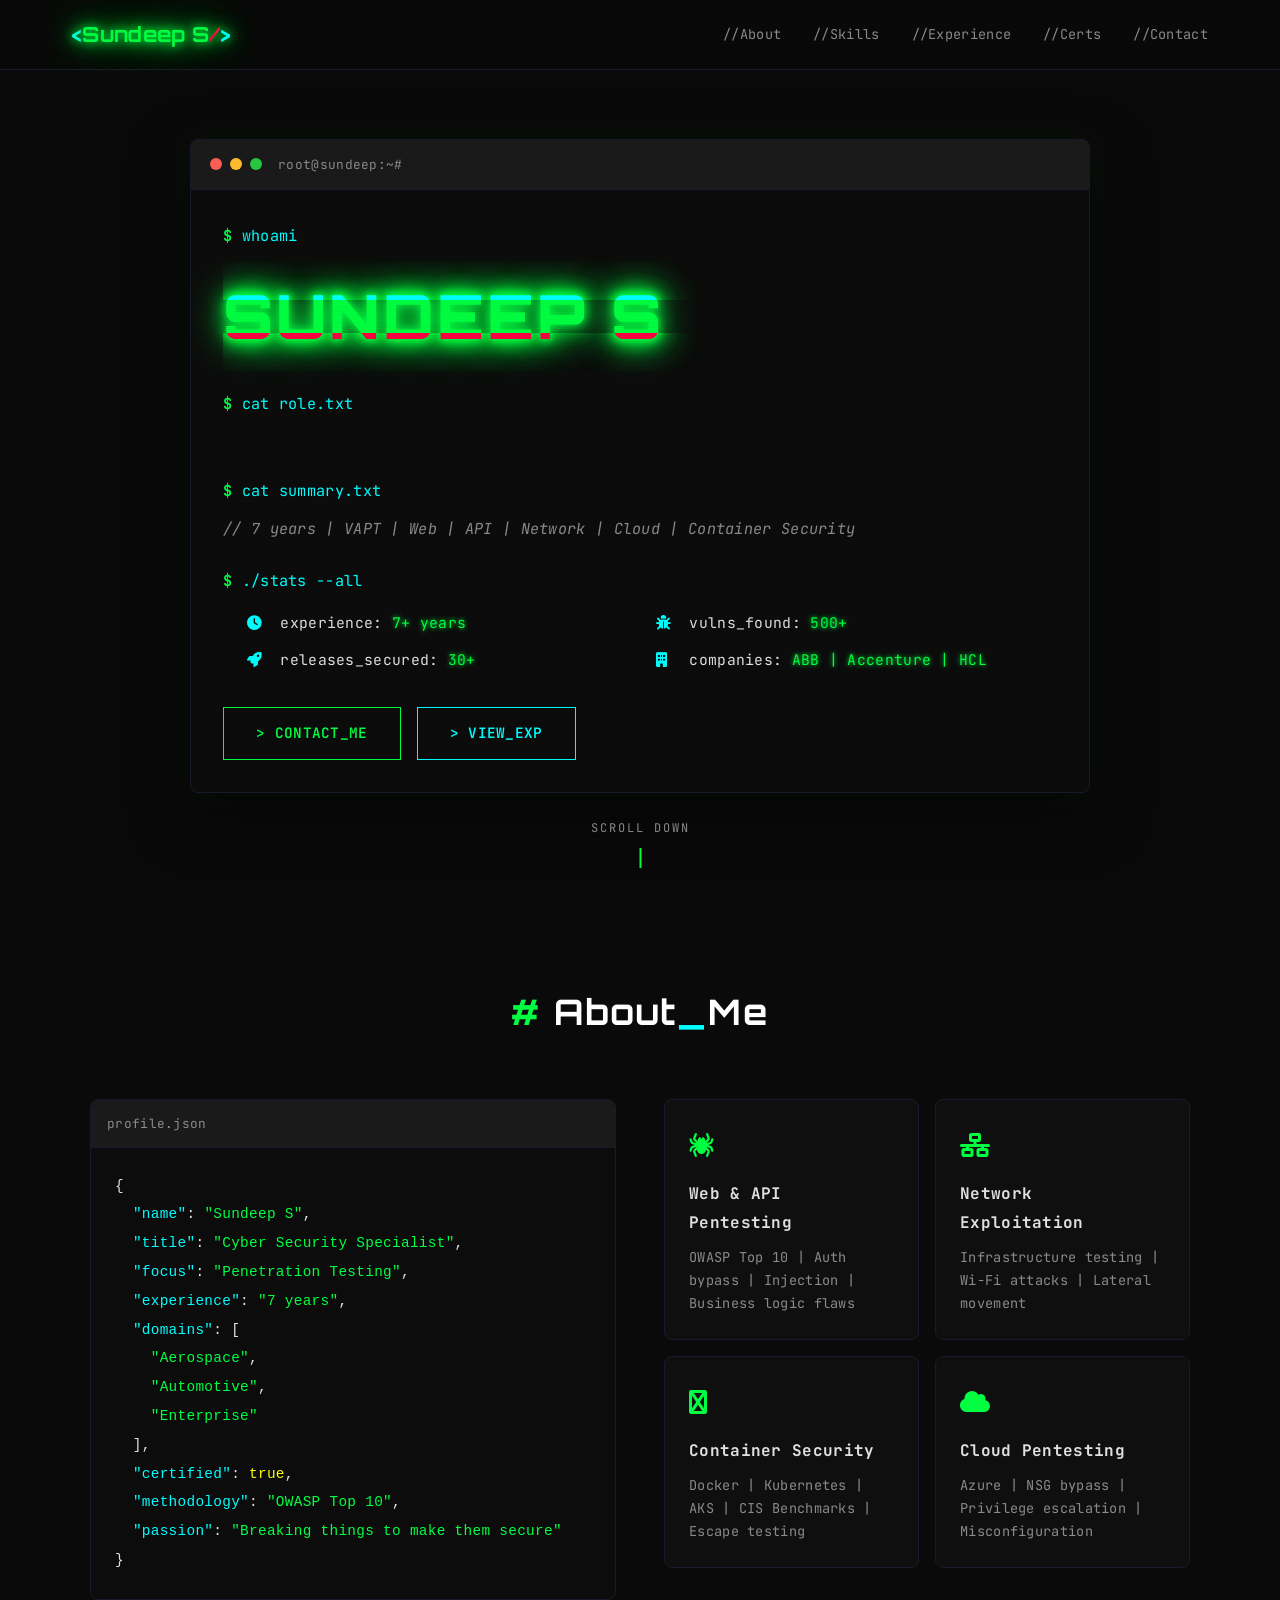
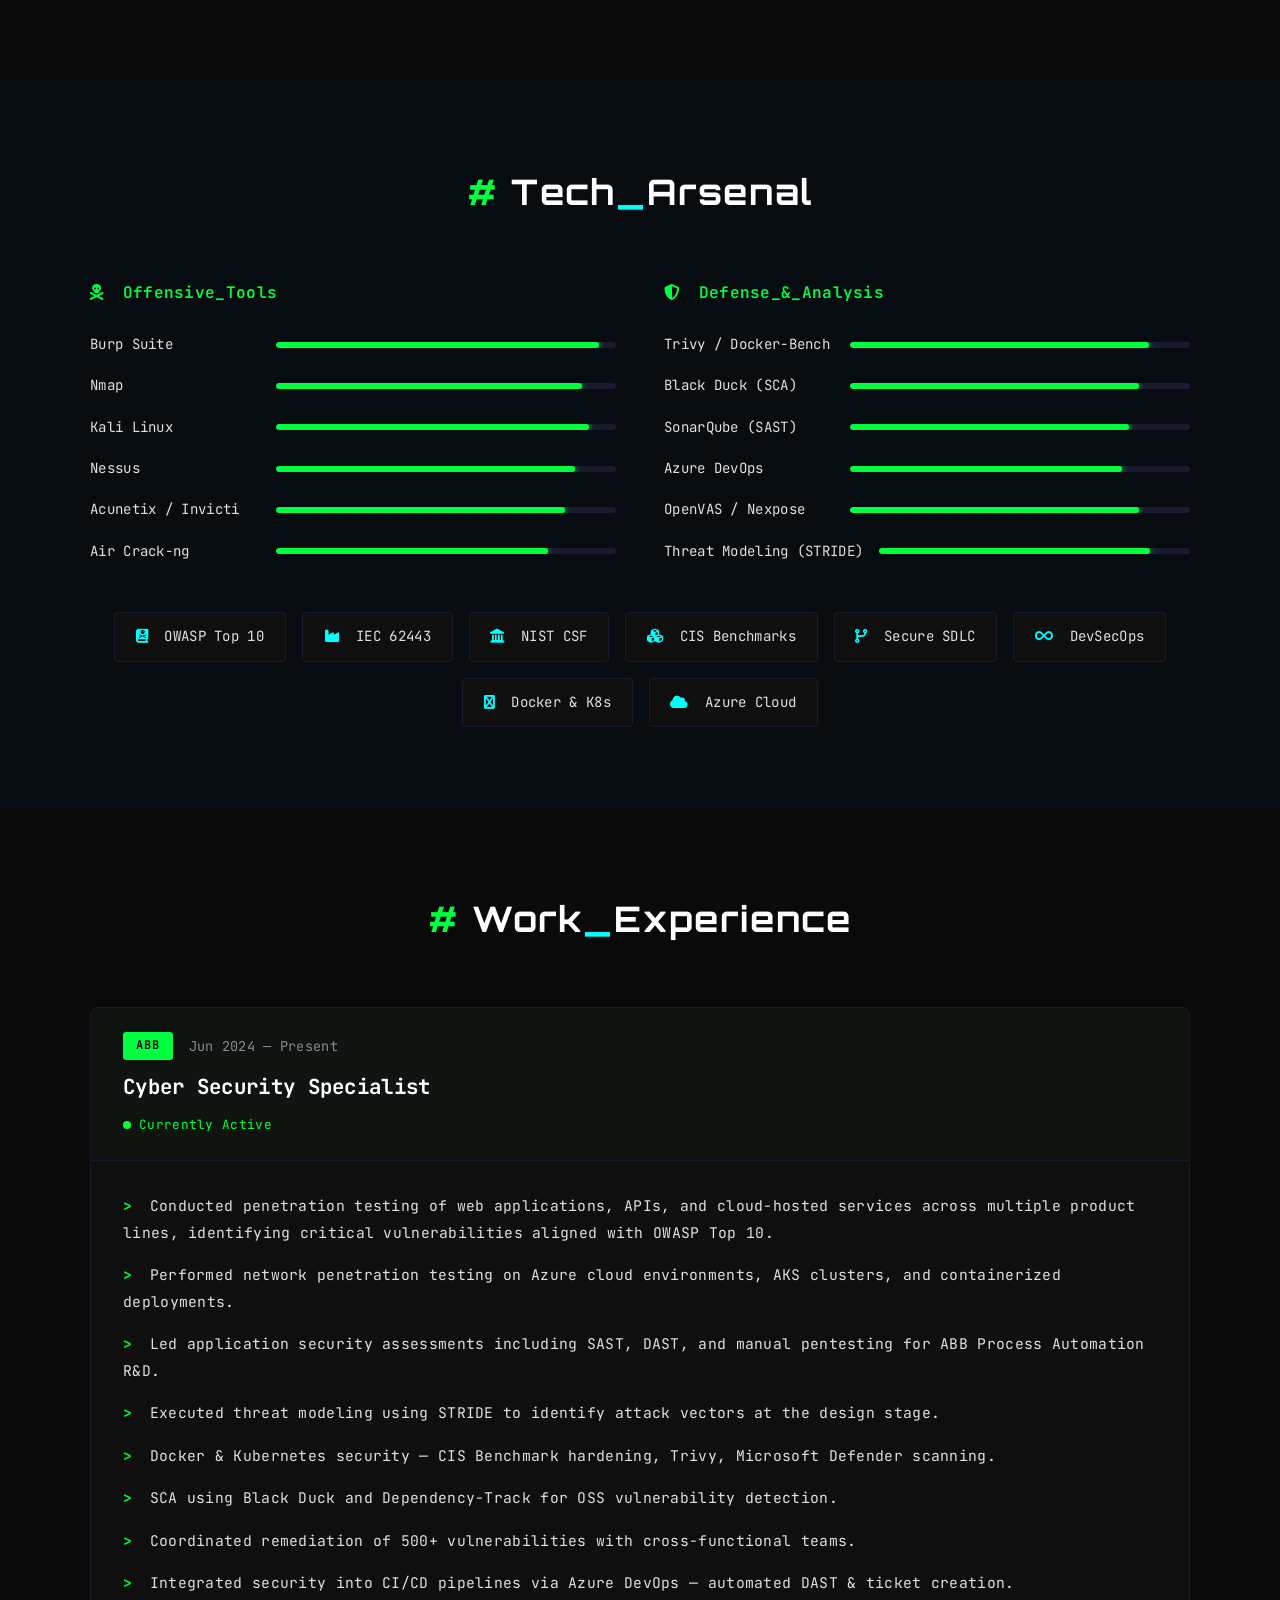
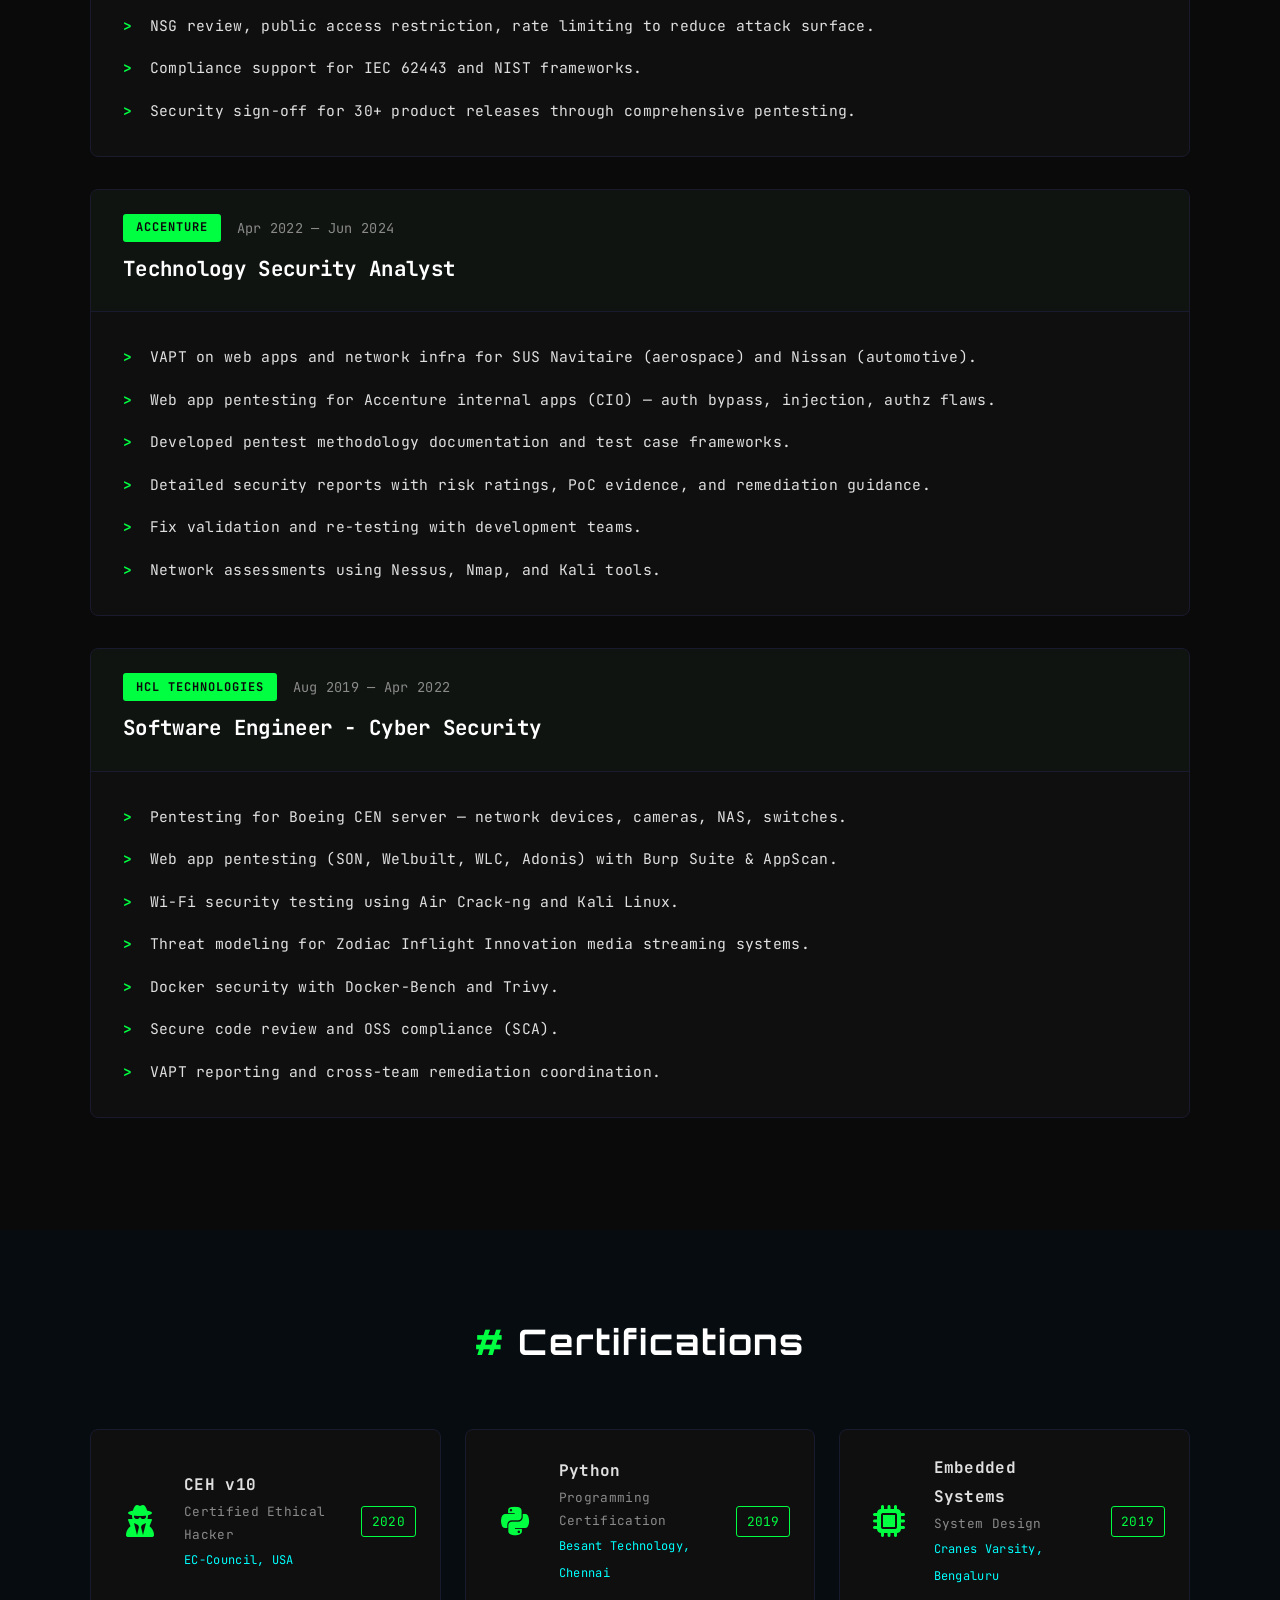
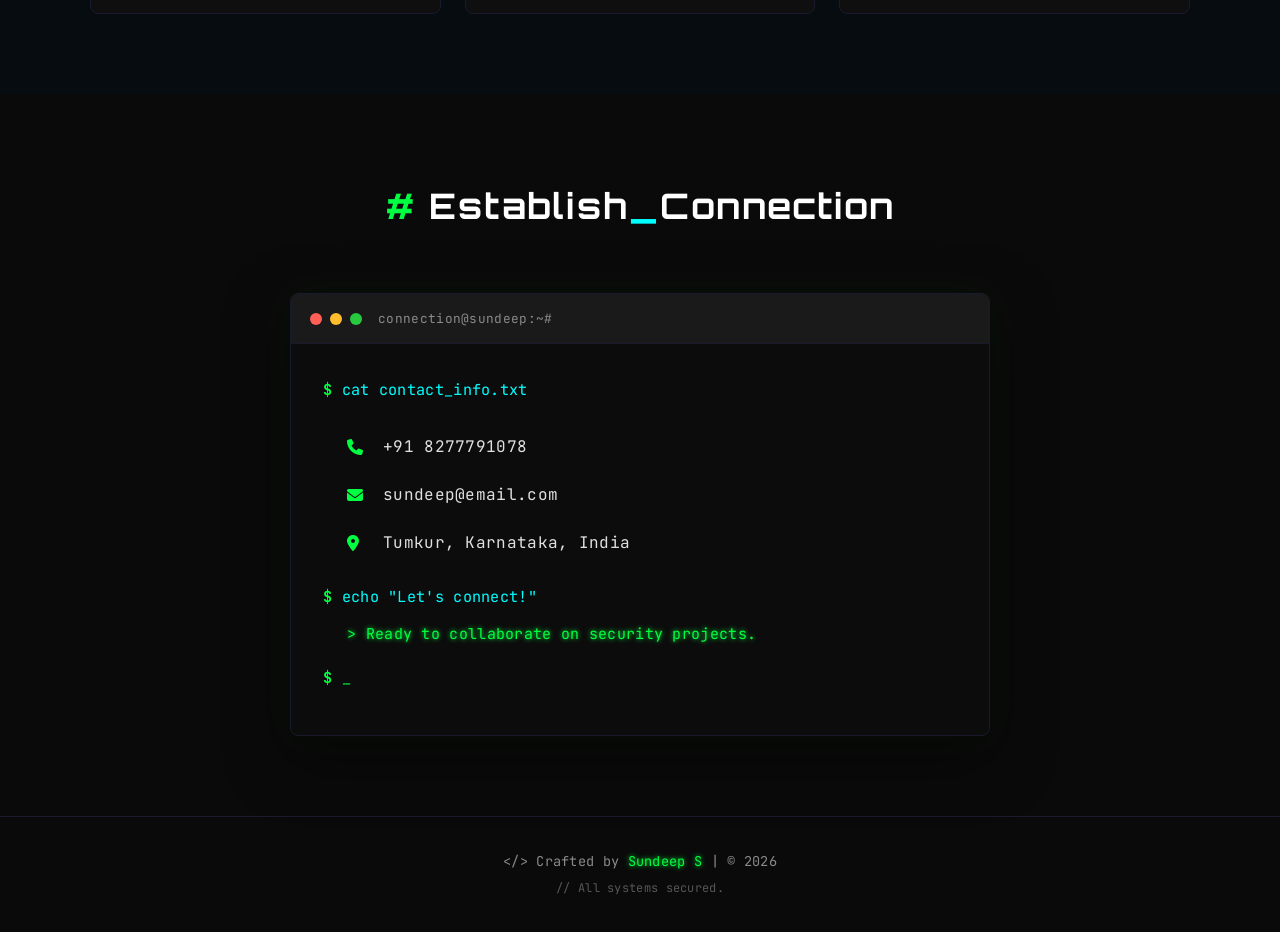
==== index.html @ 9a9a623f "Add files via upload" ====
<!DOCTYPE html>
<html lang="en">
<head>
    <meta charset="UTF-8">
    <meta name="viewport" content="width=device-width, initial-scale=1.0">
    <title>Sundeep // Cyber Security Specialist</title>
    <link rel="stylesheet" href="style.css">
    <link href="https://fonts.googleapis.com/css2?family=JetBrains+Mono:wght@300;400;500;600;700;800&family=Orbitron:wght@400;500;600;700;800;900&display=swap" rel="stylesheet">
    <link rel="stylesheet" href="https://cdnjs.cloudflare.com/ajax/libs/font-awesome/6.5.0/css/all.min.css">
</head>
<body>
    <!-- Matrix Rain Canvas -->
    <canvas id="matrix"></canvas>

    <!-- Scan Line Overlay -->
    <div class="scanline"></div>

    <!-- Loading Screen -->
    <div class="loader" id="loader">
        <div class="loader-content">
            <div class="loader-text">
                <span class="loader-bracket">[</span>
                <span id="loaderText">INITIALIZING SYSTEM...</span>
                <span class="loader-bracket">]</span>
            </div>
            <div class="loader-bar">
                <div class="loader-progress" id="loaderProgress"></div>
            </div>
        </div>
    </div>

    <!-- Navigation -->
    <nav class="navbar" id="navbar">
        <div class="nav-container">
            <a href="#" class="nav-logo">
                <span class="logo-bracket">&lt;</span>Sundeep S<span class="logo-slash">/</span><span class="logo-bracket">&gt;</span>
            </a>
            <ul class="nav-links">
                <li><a href="#about" data-text="About">//About</a></li>
                <li><a href="#skills" data-text="Skills">//Skills</a></li>
                <li><a href="#experience" data-text="Exp">//Experience</a></li>
                <li><a href="#certs" data-text="Certs">//Certs</a></li>
                <li><a href="#contact" data-text="Contact">//Contact</a></li>
            </ul>
            <div class="nav-toggle" id="navToggle">
                <span></span><span></span><span></span>
            </div>
        </div>
    </nav>

    <!-- Hero Section -->
    <section class="hero" id="hero">
        <div class="hero-content">
            <div class="terminal-window">
                <div class="terminal-header">
                    <div class="terminal-dots">
                        <span class="dot red"></span>
                        <span class="dot yellow"></span>
                        <span class="dot green"></span>
                    </div>
                    <span class="terminal-title">root@sundeep:~#</span>
                </div>
                <div class="terminal-body">
                    <p class="terminal-line"><span class="prompt">$</span> <span class="cmd">whoami</span></p>
                    <h1 class="glitch" data-text="SUNDEEP S">SUNDEEP S</h1>
                    <p class="terminal-line"><span class="prompt">$</span> <span class="cmd">cat role.txt</span></p>
                    <h2 class="typing-text" id="typingText"></h2>
                    <p class="terminal-line"><span class="prompt">$</span> <span class="cmd">cat summary.txt</span></p>
                    <p class="hero-desc">
                        <span class="code-comment">// 7 years | VAPT | Web | API | Network | Cloud | Container Security</span>
                    </p>
                    <div class="hero-stats-terminal">
                        <p class="terminal-line">
                            <span class="prompt">$</span> <span class="cmd">./stats --all</span>
                        </p>
                        <div class="stats-output">
                            <span class="stat-item"><i class="fas fa-clock"></i> experience: <span class="neon-green">7+ years</span></span>
                            <span class="stat-item"><i class="fas fa-bug"></i> vulns_found: <span class="neon-green">500+</span></span>
                            <span class="stat-item"><i class="fas fa-rocket"></i> releases_secured: <span class="neon-green">30+</span></span>
                            <span class="stat-item"><i class="fas fa-building"></i> companies: <span class="neon-green">ABB | Accenture | HCL</span></span>
                        </div>
                    </div>
                    <div class="hero-buttons">
                        <a href="#contact" class="btn-hack"><span class="btn-text">&gt; CONTACT_ME</span><span class="btn-glitch"></span></a>
                        <a href="#experience" class="btn-hack btn-outline"><span class="btn-text">&gt; VIEW_EXP</span></a>
                    </div>
                </div>
            </div>
        </div>
        <div class="scroll-indicator">
            <span>SCROLL DOWN</span>
            <div class="scroll-arrow"></div>
        </div>
    </section>

    <!-- About Section -->
    <section class="section" id="about">
        <div class="container">
            <h2 class="section-title"><span class="hash">#</span> About<span class="underscore">_</span>Me</h2>
            <div class="about-grid">
                <div class="about-text-block">
                    <div class="code-block">
                        <div class="code-header">
                            <span class="code-file">profile.json</span>
                        </div>
                        <pre class="code-content"><code>{
  <span class="key">"name"</span>: <span class="value">"Sundeep S"</span>,
  <span class="key">"title"</span>: <span class="value">"Cyber Security Specialist"</span>,
  <span class="key">"focus"</span>: <span class="value">"Penetration Testing"</span>,
  <span class="key">"experience"</span>: <span class="value">"7 years"</span>,
  <span class="key">"domains"</span>: [
    <span class="value">"Aerospace"</span>,
    <span class="value">"Automotive"</span>,
    <span class="value">"Enterprise"</span>
  ],
  <span class="key">"certified"</span>: <span class="bool">true</span>,
  <span class="key">"methodology"</span>: <span class="value">"OWASP Top 10"</span>,
  <span class="key">"passion"</span>: <span class="value">"Breaking things to make them secure"</span>
}</code></pre>
                    </div>
                </div>
                <div class="about-cards">
                    <div class="hack-card" data-aos="fade-up">
                        <div class="hack-card-icon"><i class="fas fa-spider"></i></div>
                        <h4>Web & API Pentesting</h4>
                        <p>OWASP Top 10 | Auth bypass | Injection | Business logic flaws</p>
                    </div>
                    <div class="hack-card" data-aos="fade-up">
                        <div class="hack-card-icon"><i class="fas fa-network-wired"></i></div>
                        <h4>Network Exploitation</h4>
                        <p>Infrastructure testing | Wi-Fi attacks | Lateral movement</p>
                    </div>
                    <div class="hack-card" data-aos="fade-up">
                        <div class="hack-card-icon"><i class="fas fa-docker"></i></div>
                        <h4>Container Security</h4>
                        <p>Docker | Kubernetes | AKS | CIS Benchmarks | Escape testing</p>
                    </div>
                    <div class="hack-card" data-aos="fade-up">
                        <div class="hack-card-icon"><i class="fas fa-cloud"></i></div>
                        <h4>Cloud Pentesting</h4>
                        <p>Azure | NSG bypass | Privilege escalation | Misconfiguration</p>
                    </div>
                </div>
            </div>
        </div>
    </section>

    <!-- Skills Section -->
    <section class="section section-alt" id="skills">
        <div class="container">
            <h2 class="section-title"><span class="hash">#</span> Tech<span class="underscore">_</span>Arsenal</h2>
            <div class="skills-terminal">
                <div class="skill-group">
                    <h3 class="skill-header"><i class="fas fa-skull-crossbones"></i> Offensive_Tools</h3>
                    <div class="skill-bars">
                        <div class="skill-item">
                            <span class="skill-name">Burp Suite</span>
                            <div class="skill-bar"><div class="skill-fill" data-width="95"></div></div>
                        </div>
                        <div class="skill-item">
                            <span class="skill-name">Nmap</span>
                            <div class="skill-bar"><div class="skill-fill" data-width="90"></div></div>
                        </div>
                        <div class="skill-item">
                            <span class="skill-name">Kali Linux</span>
                            <div class="skill-bar"><div class="skill-fill" data-width="92"></div></div>
                        </div>
                        <div class="skill-item">
                            <span class="skill-name">Nessus</span>
                            <div class="skill-bar"><div class="skill-fill" data-width="88"></div></div>
                        </div>
                        <div class="skill-item">
                            <span class="skill-name">Acunetix / Invicti</span>
                            <div class="skill-bar"><div class="skill-fill" data-width="85"></div></div>
                        </div>
                        <div class="skill-item">
                            <span class="skill-name">Air Crack-ng</span>
                            <div class="skill-bar"><div class="skill-fill" data-width="80"></div></div>
                        </div>
                    </div>
                </div>
                <div class="skill-group">
                    <h3 class="skill-header"><i class="fas fa-shield-halved"></i> Defense_&_Analysis</h3>
                    <div class="skill-bars">
                        <div class="skill-item">
                            <span class="skill-name">Trivy / Docker-Bench</span>
                            <div class="skill-bar"><div class="skill-fill" data-width="88"></div></div>
                        </div>
                        <div class="skill-item">
                            <span class="skill-name">Black Duck (SCA)</span>
                            <div class="skill-bar"><div class="skill-fill" data-width="85"></div></div>
                        </div>
                        <div class="skill-item">
                            <span class="skill-name">SonarQube (SAST)</span>
                            <div class="skill-bar"><div class="skill-fill" data-width="82"></div></div>
                        </div>
                        <div class="skill-item">
                            <span class="skill-name">Azure DevOps</span>
                            <div class="skill-bar"><div class="skill-fill" data-width="80"></div></div>
                        </div>
                        <div class="skill-item">
                            <span class="skill-name">OpenVAS / Nexpose</span>
                            <div class="skill-bar"><div class="skill-fill" data-width="85"></div></div>
                        </div>
                        <div class="skill-item">
                            <span class="skill-name">Threat Modeling (STRIDE)</span>
                            <div class="skill-bar"><div class="skill-fill" data-width="87"></div></div>
                        </div>
                    </div>
                </div>
            </div>
            <div class="frameworks-grid">
                <div class="framework-chip"><i class="fas fa-book-skull"></i> OWASP Top 10</div>
                <div class="framework-chip"><i class="fas fa-industry"></i> IEC 62443</div>
                <div class="framework-chip"><i class="fas fa-landmark"></i> NIST CSF</div>
                <div class="framework-chip"><i class="fas fa-cubes"></i> CIS Benchmarks</div>
                <div class="framework-chip"><i class="fas fa-code-branch"></i> Secure SDLC</div>
                <div class="framework-chip"><i class="fas fa-infinity"></i> DevSecOps</div>
                <div class="framework-chip"><i class="fas fa-docker"></i> Docker & K8s</div>
                <div class="framework-chip"><i class="fas fa-cloud"></i> Azure Cloud</div>
            </div>
        </div>
    </section>

    <!-- Experience Section -->
    <section class="section" id="experience">
        <div class="container">
            <h2 class="section-title"><span class="hash">#</span> Work<span class="underscore">_</span>Experience</h2>
            
            <!-- ABB -->
            <div class="exp-card">
                <div class="exp-header">
                    <div class="exp-meta">
                        <span class="exp-company-tag">ABB</span>
                        <span class="exp-date">Jun 2024 &mdash; Present</span>
                    </div>
                    <h3 class="exp-role">Cyber Security Specialist</h3>
                    <div class="exp-status"><span class="status-dot active"></span> Currently Active</div>
                </div>
                <div class="exp-body">
                    <ul class="exp-list">
                        <li><span class="bullet">&gt;</span> Conducted penetration testing of web applications, APIs, and cloud-hosted services across multiple product lines, identifying critical vulnerabilities aligned with OWASP Top 10.</li>
                        <li><span class="bullet">&gt;</span> Performed network penetration testing on Azure cloud environments, AKS clusters, and containerized deployments.</li>
                        <li><span class="bullet">&gt;</span> Led application security assessments including SAST, DAST, and manual pentesting for ABB Process Automation R&D.</li>
                        <li><span class="bullet">&gt;</span> Executed threat modeling using STRIDE to identify attack vectors at the design stage.</li>
                        <li><span class="bullet">&gt;</span> Docker & Kubernetes security — CIS Benchmark hardening, Trivy, Microsoft Defender scanning.</li>
                        <li><span class="bullet">&gt;</span> SCA using Black Duck and Dependency-Track for OSS vulnerability detection.</li>
                        <li><span class="bullet">&gt;</span> Coordinated remediation of 500+ vulnerabilities with cross-functional teams.</li>
                        <li><span class="bullet">&gt;</span> Integrated security into CI/CD pipelines via Azure DevOps — automated DAST & ticket creation.</li>
                        <li><span class="bullet">&gt;</span> NSG review, public access restriction, rate limiting to reduce attack surface.</li>
                        <li><span class="bullet">&gt;</span> Compliance support for IEC 62443 and NIST frameworks.</li>
                        <li><span class="bullet">&gt;</span> Security sign-off for 30+ product releases through comprehensive pentesting.</li>
                    </ul>
                </div>
            </div>

            <!-- Accenture -->
            <div class="exp-card">
                <div class="exp-header">
                    <div class="exp-meta">
                        <span class="exp-company-tag">ACCENTURE</span>
                        <span class="exp-date">Apr 2022 &mdash; Jun 2024</span>
                    </div>
                    <h3 class="exp-role">Technology Security Analyst</h3>
                </div>
                <div class="exp-body">
                    <ul class="exp-list">
                        <li><span class="bullet">&gt;</span> VAPT on web apps and network infra for SUS Navitaire (aerospace) and Nissan (automotive).</li>
                        <li><span class="bullet">&gt;</span> Web app pentesting for Accenture internal apps (CIO) — auth bypass, injection, authz flaws.</li>
                        <li><span class="bullet">&gt;</span> Developed pentest methodology documentation and test case frameworks.</li>
                        <li><span class="bullet">&gt;</span> Detailed security reports with risk ratings, PoC evidence, and remediation guidance.</li>
                        <li><span class="bullet">&gt;</span> Fix validation and re-testing with development teams.</li>
                        <li><span class="bullet">&gt;</span> Network assessments using Nessus, Nmap, and Kali tools.</li>
                    </ul>
                </div>
            </div>

            <!-- HCL -->
            <div class="exp-card">
                <div class="exp-header">
                    <div class="exp-meta">
                        <span class="exp-company-tag">HCL TECHNOLOGIES</span>
                        <span class="exp-date">Aug 2019 &mdash; Apr 2022</span>
                    </div>
                    <h3 class="exp-role">Software Engineer - Cyber Security</h3>
                </div>
                <div class="exp-body">
                    <ul class="exp-list">
                        <li><span class="bullet">&gt;</span> Pentesting for Boeing CEN server — network devices, cameras, NAS, switches.</li>
                        <li><span class="bullet">&gt;</span> Web app pentesting (SON, Welbuilt, WLC, Adonis) with Burp Suite & AppScan.</li>
                        <li><span class="bullet">&gt;</span> Wi-Fi security testing using Air Crack-ng and Kali Linux.</li>
                        <li><span class="bullet">&gt;</span> Threat modeling for Zodiac Inflight Innovation media streaming systems.</li>
                        <li><span class="bullet">&gt;</span> Docker security with Docker-Bench and Trivy.</li>
                        <li><span class="bullet">&gt;</span> Secure code review and OSS compliance (SCA).</li>
                        <li><span class="bullet">&gt;</span> VAPT reporting and cross-team remediation coordination.</li>
                    </ul>
                </div>
            </div>
        </div>
    </section>

    <!-- Certifications -->
    <section class="section section-alt" id="certs">
        <div class="container">
            <h2 class="section-title"><span class="hash">#</span> Certifications</h2>
            <div class="cert-grid">
                <div class="cert-badge">
                    <div class="badge-icon"><i class="fas fa-user-secret"></i></div>
                    <div class="badge-info">
                        <h4>CEH v10</h4>
                        <p>Certified Ethical Hacker</p>
                        <span class="badge-issuer">EC-Council, USA</span>
                    </div>
                    <div class="badge-year">2020</div>
                </div>
                <div class="cert-badge">
                    <div class="badge-icon"><i class="fab fa-python"></i></div>
                    <div class="badge-info">
                        <h4>Python</h4>
                        <p>Programming Certification</p>
                        <span class="badge-issuer">Besant Technology, Chennai</span>
                    </div>
                    <div class="badge-year">2019</div>
                </div>
                <div class="cert-badge">
                    <div class="badge-icon"><i class="fas fa-microchip"></i></div>
                    <div class="badge-info">
                        <h4>Embedded Systems</h4>
                        <p>System Design</p>
                        <span class="badge-issuer">Cranes Varsity, Bengaluru</span>
                    </div>
                    <div class="badge-year">2019</div>
                </div>
            </div>
        </div>
    </section>

    <!-- Contact -->
    <section class="section" id="contact">
        <div class="container">
            <h2 class="section-title"><span class="hash">#</span> Establish<span class="underscore">_</span>Connection</h2>
            <div class="contact-terminal">
                <div class="terminal-window contact-window">
                    <div class="terminal-header">
                        <div class="terminal-dots">
                            <span class="dot red"></span>
                            <span class="dot yellow"></span>
                            <span class="dot green"></span>
                        </div>
                        <span class="terminal-title">connection@sundeep:~#</span>
                    </div>
                    <div class="terminal-body">
                        <p class="terminal-line"><span class="prompt">$</span> <span class="cmd">cat contact_info.txt</span></p>
                        <div class="contact-info-grid">
                            <div class="contact-item">
                                <i class="fas fa-phone"></i>
                                <span>+91 8277791078</span>
                            </div>
                            <div class="contact-item">
                                <i class="fas fa-envelope"></i>
                                <span>sundeep@email.com</span>
                            </div>
                            <div class="contact-item">
                                <i class="fas fa-map-marker-alt"></i>
                                <span>Tumkur, Karnataka, India</span>
                            </div>
                        </div>
                        <p class="terminal-line"><span class="prompt">$</span> <span class="cmd">echo "Let's connect!"</span></p>
                        <p class="terminal-output neon-green">> Ready to collaborate on security projects.</p>
                        <p class="terminal-line"><span class="prompt">$</span> <span class="cursor-blink">_</span></p>
                    </div>
                </div>
            </div>
        </div>
    </section>

    <!-- Footer -->
    <footer class="footer">
        <div class="footer-content">
            <p class="footer-text">&lt;/&gt; Crafted by <span class="neon-green">Sundeep S</span> | &copy; 2026</p>
            <p class="footer-sub">// All systems secured.</p>
        </div>
    </footer>

    <script src="script.js"></script>
</body>
</html>
---- style.css ----
/* ========== HACKER THEME VARIABLES ========== */
:root {
    --bg-dark: #0a0a0a;
    --bg-card: #0f0f0f;
    --bg-alt: #060c10;
    --green: #00ff41;
    --green-dim: #00cc33;
    --green-dark: #003300;
    --cyan: #00ffff;
    --purple: #bf00ff;
    --red: #ff0040;
    --yellow: #ffff00;
    --text: #e0e0e0;
    --text-dim: #8a8a8a;
    --border: #1a1a2e;
    --terminal-bg: #0c0c0c;
    --glow-green: 0 0 10px #00ff41, 0 0 20px #00ff41, 0 0 40px #00ff41;
    --glow-cyan: 0 0 10px #00ffff, 0 0 20px #00ffff;
}

/* ========== RESET ========== */
* {
    margin: 0;
    padding: 0;
    box-sizing: border-box;
}

html {
    scroll-behavior: smooth;
}

body {
    font-family: 'JetBrains Mono', monospace;
    background: var(--bg-dark);
    color: var(--text);
    line-height: 1.8;
    overflow-x: hidden;
    cursor: default;
    font-size: 15px;
    letter-spacing: 0.3px;
}

::selection {
    background: var(--green);
    color: var(--bg-dark);
}

a {
    text-decoration: none;
    color: inherit;
}

/* ========== MATRIX CANVAS ========== */
#matrix {
    position: fixed;
    top: 0;
    left: 0;
    width: 100%;
    height: 100%;
    z-index: 0;
    opacity: 0.06;
    pointer-events: none;
}

/* ========== SCANLINE ========== */
.scanline {
    position: fixed;
    top: 0;
    left: 0;
    width: 100%;
    height: 100%;
    pointer-events: none;
    z-index: 9999;
    background: repeating-linear-gradient(
        0deg,
        rgba(0, 0, 0, 0.03) 0px,
        rgba(0, 0, 0, 0.03) 1px,
        transparent 1px,
        transparent 2px
    );
}

/* ========== LOADER ========== */
.loader {
    position: fixed;
    top: 0;
    left: 0;
    width: 100%;
    height: 100%;
    background: var(--bg-dark);
    z-index: 10000;
    display: flex;
    align-items: center;
    justify-content: center;
    transition: opacity 0.5s, visibility 0.5s;
}

.loader.hidden {
    opacity: 0;
    visibility: hidden;
}

.loader-content {
    text-align: center;
}

.loader-text {
    font-size: 1.2rem;
    color: var(--green);
    margin-bottom: 1.5rem;
    font-weight: 500;
}

.loader-bracket {
    color: var(--cyan);
}

.loader-bar {
    width: 300px;
    height: 4px;
    background: var(--border);
    border-radius: 2px;
    overflow: hidden;
}

.loader-progress {
    height: 100%;
    width: 0%;
    background: var(--green);
    box-shadow: var(--glow-green);
    transition: width 0.1s;
}

/* ========== NAVIGATION ========== */
.navbar {
    position: fixed;
    top: 0;
    width: 100%;
    z-index: 1000;
    background: rgba(10, 10, 10, 0.95);
    backdrop-filter: blur(10px);
    border-bottom: 1px solid var(--border);
    padding: 1rem 0;
}

.nav-container {
    max-width: 1200px;
    margin: 0 auto;
    padding: 0 2rem;
    display: flex;
    justify-content: space-between;
    align-items: center;
}

.nav-logo {
    font-family: 'Orbitron', sans-serif;
    font-size: 1.3rem;
    font-weight: 700;
    color: var(--green);
    text-shadow: var(--glow-green);
}

.logo-bracket {
    color: var(--cyan);
}

.logo-slash {
    color: var(--red);
}

.nav-links {
    display: flex;
    gap: 2rem;
    list-style: none;
}

.nav-links a {
    font-size: 0.85rem;
    color: var(--text-dim);
    transition: all 0.3s;
    position: relative;
}

.nav-links a:hover {
    color: var(--green);
    text-shadow: 0 0 8px var(--green);
}

.nav-toggle {
    display: none;
    flex-direction: column;
    gap: 5px;
    cursor: pointer;
}

.nav-toggle span {
    width: 25px;
    height: 2px;
    background: var(--green);
    transition: 0.3s;
}

/* ========== HERO ========== */
.hero {
    min-height: 100vh;
    display: flex;
    align-items: center;
    justify-content: center;
    padding: 6rem 2rem 4rem;
    position: relative;
    z-index: 1;
}

.hero-content {
    max-width: 900px;
    width: 100%;
}

.terminal-window {
    background: var(--terminal-bg);
    border: 1px solid #1a1a2e;
    border-radius: 8px;
    overflow: hidden;
    box-shadow: 0 20px 60px rgba(0, 0, 0, 0.5), 0 0 30px rgba(0, 255, 65, 0.05);
}

.terminal-header {
    background: #1a1a1a;
    padding: 0.8rem 1.2rem;
    display: flex;
    align-items: center;
    gap: 1rem;
    border-bottom: 1px solid var(--border);
}

.terminal-dots {
    display: flex;
    gap: 8px;
}

.dot {
    width: 12px;
    height: 12px;
    border-radius: 50%;
}

.dot.red { background: #ff5f56; }
.dot.yellow { background: #ffbd2e; }
.dot.green { background: #27c93f; }

.terminal-title {
    color: var(--text-dim);
    font-size: 0.8rem;
}

.terminal-body {
    padding: 2rem;
}

.terminal-line {
    margin-bottom: 0.7rem;
    font-size: 0.95rem;
    line-height: 1.8;
}

.prompt {
    color: var(--green);
    font-weight: 700;
}

.cmd {
    color: var(--cyan);
}

/* ========== GLITCH EFFECT ========== */
.glitch {
    font-family: 'Orbitron', sans-serif;
    font-size: 3.8rem;
    font-weight: 900;
    color: var(--green);
    text-shadow: var(--glow-green);
    position: relative;
    margin: 0.8rem 0 1.2rem;
    animation: glitch-skew 4s infinite linear alternate-reverse;
    letter-spacing: 3px;
}

.glitch::before,
.glitch::after {
    content: attr(data-text);
    position: absolute;
    top: 0;
    left: 0;
    width: 100%;
    height: 100%;
}

.glitch::before {
    color: var(--cyan);
    animation: glitch-1 2s infinite linear alternate-reverse;
    clip-path: polygon(0 0, 100% 0, 100% 35%, 0 35%);
}

.glitch::after {
    color: var(--red);
    animation: glitch-2 3s infinite linear alternate-reverse;
    clip-path: polygon(0 65%, 100% 65%, 100% 100%, 0 100%);
}

@keyframes glitch-1 {
    0%, 100% { transform: translate(0); }
    20% { transform: translate(-3px, 3px); }
    40% { transform: translate(3px, -3px); }
    60% { transform: translate(-2px, 1px); }
    80% { transform: translate(2px, -2px); }
}

@keyframes glitch-2 {
    0%, 100% { transform: translate(0); }
    20% { transform: translate(3px, -3px); }
    40% { transform: translate(-3px, 3px); }
    60% { transform: translate(2px, -1px); }
    80% { transform: translate(-2px, 2px); }
}

@keyframes glitch-skew {
    0%, 100% { transform: skew(0deg); }
    20% { transform: skew(-0.5deg); }
    40% { transform: skew(0.5deg); }
    60% { transform: skew(-0.3deg); }
    80% { transform: skew(0.3deg); }
}

/* Typing Text */
.typing-text {
    font-size: 1.3rem;
    color: var(--cyan);
    min-height: 2rem;
    margin-bottom: 1rem;
}

.hero-desc {
    margin-bottom: 1.5rem;
}

.code-comment {
    color: var(--text-dim);
    font-style: italic;
    font-size: 0.95rem;
    line-height: 1.8;
}

.neon-green {
    color: var(--green);
    text-shadow: 0 0 5px var(--green);
}

.stats-output {
    display: grid;
    grid-template-columns: 1fr 1fr;
    gap: 0.5rem;
    margin: 0.8rem 0 1.5rem;
    padding-left: 1.5rem;
}

.stat-item {
    font-size: 0.92rem;
    color: var(--text);
    line-height: 2;
}

.stat-item i {
    color: var(--cyan);
    margin-right: 0.5rem;
    width: 16px;
}

/* Hero Buttons */
.hero-buttons {
    display: flex;
    gap: 1rem;
    margin-top: 2rem;
}

.btn-hack {
    padding: 0.8rem 2rem;
    border: 1px solid var(--green);
    color: var(--green);
    font-family: 'JetBrains Mono', monospace;
    font-size: 0.9rem;
    font-weight: 600;
    position: relative;
    overflow: hidden;
    transition: all 0.3s;
    background: transparent;
}

.btn-hack:hover {
    background: var(--green);
    color: var(--bg-dark);
    box-shadow: var(--glow-green);
    transform: translateY(-2px);
}

.btn-outline {
    border-color: var(--cyan);
    color: var(--cyan);
}

.btn-outline:hover {
    background: var(--cyan);
    color: var(--bg-dark);
    box-shadow: var(--glow-cyan);
}

/* Scroll Indicator */
.scroll-indicator {
    position: absolute;
    bottom: 2rem;
    left: 50%;
    transform: translateX(-50%);
    text-align: center;
    color: var(--text-dim);
    font-size: 0.75rem;
    letter-spacing: 2px;
    animation: bounce 2s infinite;
}

.scroll-arrow {
    width: 2px;
    height: 20px;
    background: var(--green);
    margin: 0.5rem auto 0;
    animation: scroll-pulse 2s infinite;
}

@keyframes bounce {
    0%, 100% { transform: translateX(-50%) translateY(0); }
    50% { transform: translateX(-50%) translateY(-8px); }
}

@keyframes scroll-pulse {
    0%, 100% { opacity: 1; height: 20px; }
    50% { opacity: 0.3; height: 10px; }
}

/* ========== SECTIONS ========== */
.section {
    padding: 5rem 2rem;
    position: relative;
    z-index: 1;
}

.section-alt {
    background: var(--bg-alt);
}

.container {
    max-width: 1100px;
    margin: 0 auto;
}

.section-title {
    font-family: 'Orbitron', sans-serif;
    font-size: 2.2rem;
    color: #ffffff;
    margin-bottom: 3.5rem;
    text-align: center;
    letter-spacing: 2px;
}

.hash {
    color: var(--green);
}

.underscore {
    color: var(--cyan);
    animation: blink 1s step-end infinite;
}

@keyframes blink {
    50% { opacity: 0; }
}

/* ========== ABOUT ========== */
.about-grid {
    display: grid;
    grid-template-columns: 1fr 1fr;
    gap: 3rem;
    align-items: start;
}

.code-block {
    background: var(--terminal-bg);
    border: 1px solid var(--border);
    border-radius: 8px;
    overflow: hidden;
}

.code-header {
    background: #1a1a1a;
    padding: 0.6rem 1rem;
    border-bottom: 1px solid var(--border);
}

.code-file {
    color: var(--text-dim);
    font-size: 0.8rem;
}

.code-content {
    padding: 1.5rem;
    font-size: 0.9rem;
    line-height: 2;
    overflow-x: auto;
}

.code-content .key {
    color: var(--cyan);
}

.code-content .value {
    color: var(--green);
}

.code-content .bool {
    color: var(--yellow);
}

.about-cards {
    display: grid;
    grid-template-columns: 1fr 1fr;
    gap: 1rem;
}

.hack-card {
    background: var(--bg-card);
    border: 1px solid var(--border);
    padding: 1.5rem;
    border-radius: 8px;
    transition: all 0.3s;
    position: relative;
    overflow: hidden;
}

.hack-card::before {
    content: '';
    position: absolute;
    top: 0;
    left: -100%;
    width: 100%;
    height: 2px;
    background: linear-gradient(90deg, transparent, var(--green), transparent);
    transition: left 0.5s;
}

.hack-card:hover::before {
    left: 100%;
}

.hack-card:hover {
    border-color: var(--green);
    box-shadow: 0 0 20px rgba(0, 255, 65, 0.1);
    transform: translateY(-3px);
}

.hack-card-icon {
    font-size: 1.5rem;
    color: var(--green);
    margin-bottom: 0.8rem;
}

.hack-card h4 {
    font-size: 1rem;
    color: var(--text);
    margin-bottom: 0.5rem;
}

.hack-card p {
    font-size: 0.85rem;
    color: var(--text-dim);
    line-height: 1.7;
}

/* ========== SKILLS ========== */
.skills-terminal {
    display: grid;
    grid-template-columns: 1fr 1fr;
    gap: 3rem;
    margin-bottom: 3rem;
}

.skill-header {
    font-size: 1rem;
    color: var(--green);
    margin-bottom: 1.5rem;
    font-weight: 600;
}

.skill-header i {
    margin-right: 0.5rem;
}

.skill-bars {
    display: flex;
    flex-direction: column;
    gap: 1rem;
}

.skill-item {
    display: flex;
    align-items: center;
    gap: 1rem;
}

.skill-name {
    font-size: 0.88rem;
    color: var(--text);
    min-width: 170px;
}

.skill-bar {
    flex: 1;
    height: 6px;
    background: var(--border);
    border-radius: 3px;
    overflow: hidden;
}

.skill-fill {
    height: 100%;
    width: 0%;
    background: var(--green);
    border-radius: 3px;
    box-shadow: 0 0 6px var(--green);
    transition: width 1.5s ease;
}

.skill-fill.animated {
    /* width set by JS */
}

/* Frameworks Grid */
.frameworks-grid {
    display: flex;
    flex-wrap: wrap;
    gap: 1rem;
    justify-content: center;
}

.framework-chip {
    padding: 0.7rem 1.3rem;
    border: 1px solid var(--border);
    border-radius: 4px;
    font-size: 0.88rem;
    color: var(--text);
    background: var(--bg-card);
    transition: all 0.3s;
}

.framework-chip:hover {
    border-color: var(--cyan);
    color: var(--cyan);
    box-shadow: 0 0 12px rgba(0, 255, 255, 0.15);
}

.framework-chip i {
    margin-right: 0.5rem;
    color: var(--cyan);
}

/* ========== EXPERIENCE ========== */
.exp-card {
    background: var(--bg-card);
    border: 1px solid var(--border);
    border-radius: 8px;
    margin-bottom: 2rem;
    overflow: hidden;
    transition: border-color 0.3s;
}

.exp-card:hover {
    border-color: var(--green);
}

.exp-header {
    padding: 1.5rem 2rem;
    border-bottom: 1px solid var(--border);
    background: rgba(0, 255, 65, 0.02);
}

.exp-meta {
    display: flex;
    align-items: center;
    gap: 1rem;
    margin-bottom: 0.5rem;
}

.exp-company-tag {
    background: var(--green);
    color: var(--bg-dark);
    padding: 0.2rem 0.8rem;
    font-size: 0.75rem;
    font-weight: 700;
    border-radius: 3px;
    letter-spacing: 1px;
}

.exp-date {
    color: var(--text-dim);
    font-size: 0.85rem;
}

.exp-role {
    font-size: 1.3rem;
    color: #ffffff;
    font-weight: 700;
}

.exp-status {
    margin-top: 0.5rem;
    font-size: 0.8rem;
    color: var(--green);
    display: flex;
    align-items: center;
    gap: 0.5rem;
}

.status-dot {
    width: 8px;
    height: 8px;
    border-radius: 50%;
    background: var(--green);
    animation: pulse-dot 2s infinite;
}

@keyframes pulse-dot {
    0%, 100% { box-shadow: 0 0 0 0 rgba(0, 255, 65, 0.5); }
    50% { box-shadow: 0 0 0 6px rgba(0, 255, 65, 0); }
}

.exp-body {
    padding: 1.5rem 2rem;
}

.exp-list {
    list-style: none;
}

.exp-list li {
    padding: 0.5rem 0;
    font-size: 0.92rem;
    color: var(--text);
    line-height: 1.8;
}

.exp-list .bullet {
    color: var(--green);
    margin-right: 0.5rem;
    font-weight: 700;
}

/* ========== CERTIFICATIONS ========== */
.cert-grid {
    display: grid;
    grid-template-columns: repeat(auto-fit, minmax(300px, 1fr));
    gap: 1.5rem;
}

.cert-badge {
    display: flex;
    align-items: center;
    gap: 1.2rem;
    background: var(--bg-card);
    border: 1px solid var(--border);
    padding: 1.5rem;
    border-radius: 8px;
    transition: all 0.3s;
}

.cert-badge:hover {
    border-color: var(--green);
    box-shadow: 0 0 20px rgba(0, 255, 65, 0.08);
}

.badge-icon {
    font-size: 2rem;
    color: var(--green);
    min-width: 50px;
    text-align: center;
}

.badge-info h4 {
    font-size: 1rem;
    color: var(--text);
}

.badge-info p {
    font-size: 0.8rem;
    color: var(--text-dim);
}

.badge-issuer {
    font-size: 0.75rem;
    color: var(--cyan);
}

.badge-year {
    margin-left: auto;
    font-size: 0.8rem;
    color: var(--green);
    border: 1px solid var(--green);
    padding: 0.2rem 0.6rem;
    border-radius: 3px;
}

/* ========== CONTACT ========== */
.contact-terminal {
    max-width: 700px;
    margin: 0 auto;
}

.contact-window {
    box-shadow: 0 20px 60px rgba(0, 0, 0, 0.5), 0 0 40px rgba(0, 255, 65, 0.05);
}

.contact-info-grid {
    display: grid;
    gap: 1rem;
    padding: 1rem 0 1.5rem 1.5rem;
}

.contact-item {
    display: flex;
    align-items: center;
    gap: 1rem;
    font-size: 1rem;
    line-height: 2;
}

.contact-item i {
    color: var(--green);
    width: 20px;
}

.terminal-output {
    padding-left: 1.5rem;
    margin-bottom: 1rem;
}

.cursor-blink {
    color: var(--green);
    animation: blink 1s step-end infinite;
}

/* ========== FOOTER ========== */
.footer {
    border-top: 1px solid var(--border);
    padding: 2rem;
    text-align: center;
    position: relative;
    z-index: 1;
}

.footer-text {
    font-size: 0.85rem;
    color: var(--text-dim);
}

.footer-sub {
    font-size: 0.75rem;
    color: var(--text-dim);
    margin-top: 0.3rem;
    opacity: 0.6;
}

/* ========== ANIMATIONS ========== */
.hack-card,
.exp-card,
.cert-badge {
    opacity: 0;
    transform: translateY(20px);
    transition: opacity 0.6s ease, transform 0.6s ease, border-color 0.3s, box-shadow 0.3s;
}

.hack-card.visible,
.exp-card.visible,
.cert-badge.visible {
    opacity: 1;
    transform: translateY(0);
}

/* ========== RESPONSIVE ========== */
@media (max-width: 768px) {
    .nav-links {
        display: none;
        position: absolute;
        top: 100%;
        left: 0;
        width: 100%;
        background: var(--bg-dark);
        flex-direction: column;
        padding: 2rem;
        gap: 1.5rem;
        border-bottom: 1px solid var(--border);
    }

    .nav-links.active {
        display: flex;
    }

    .nav-toggle {
        display: flex;
    }

    .glitch {
        font-size: 2.2rem;
    }

    .about-grid {
        grid-template-columns: 1fr;
    }

    .about-cards {
        grid-template-columns: 1fr;
    }

    .skills-terminal {
        grid-template-columns: 1fr;
    }

    .stats-output {
        grid-template-columns: 1fr;
    }

    .hero-buttons {
        flex-direction: column;
    }

    .skill-item {
        flex-direction: column;
        align-items: flex-start;
        gap: 0.3rem;
    }

    .skill-name {
        min-width: auto;
    }

    .exp-header,
    .exp-body {
        padding: 1rem;
    }
}

@media (max-width: 480px) {
    .glitch {
        font-size: 1.8rem;
    }

    .terminal-body {
        padding: 1rem;
    }

    .section {
        padding: 3rem 1rem;
    }
}
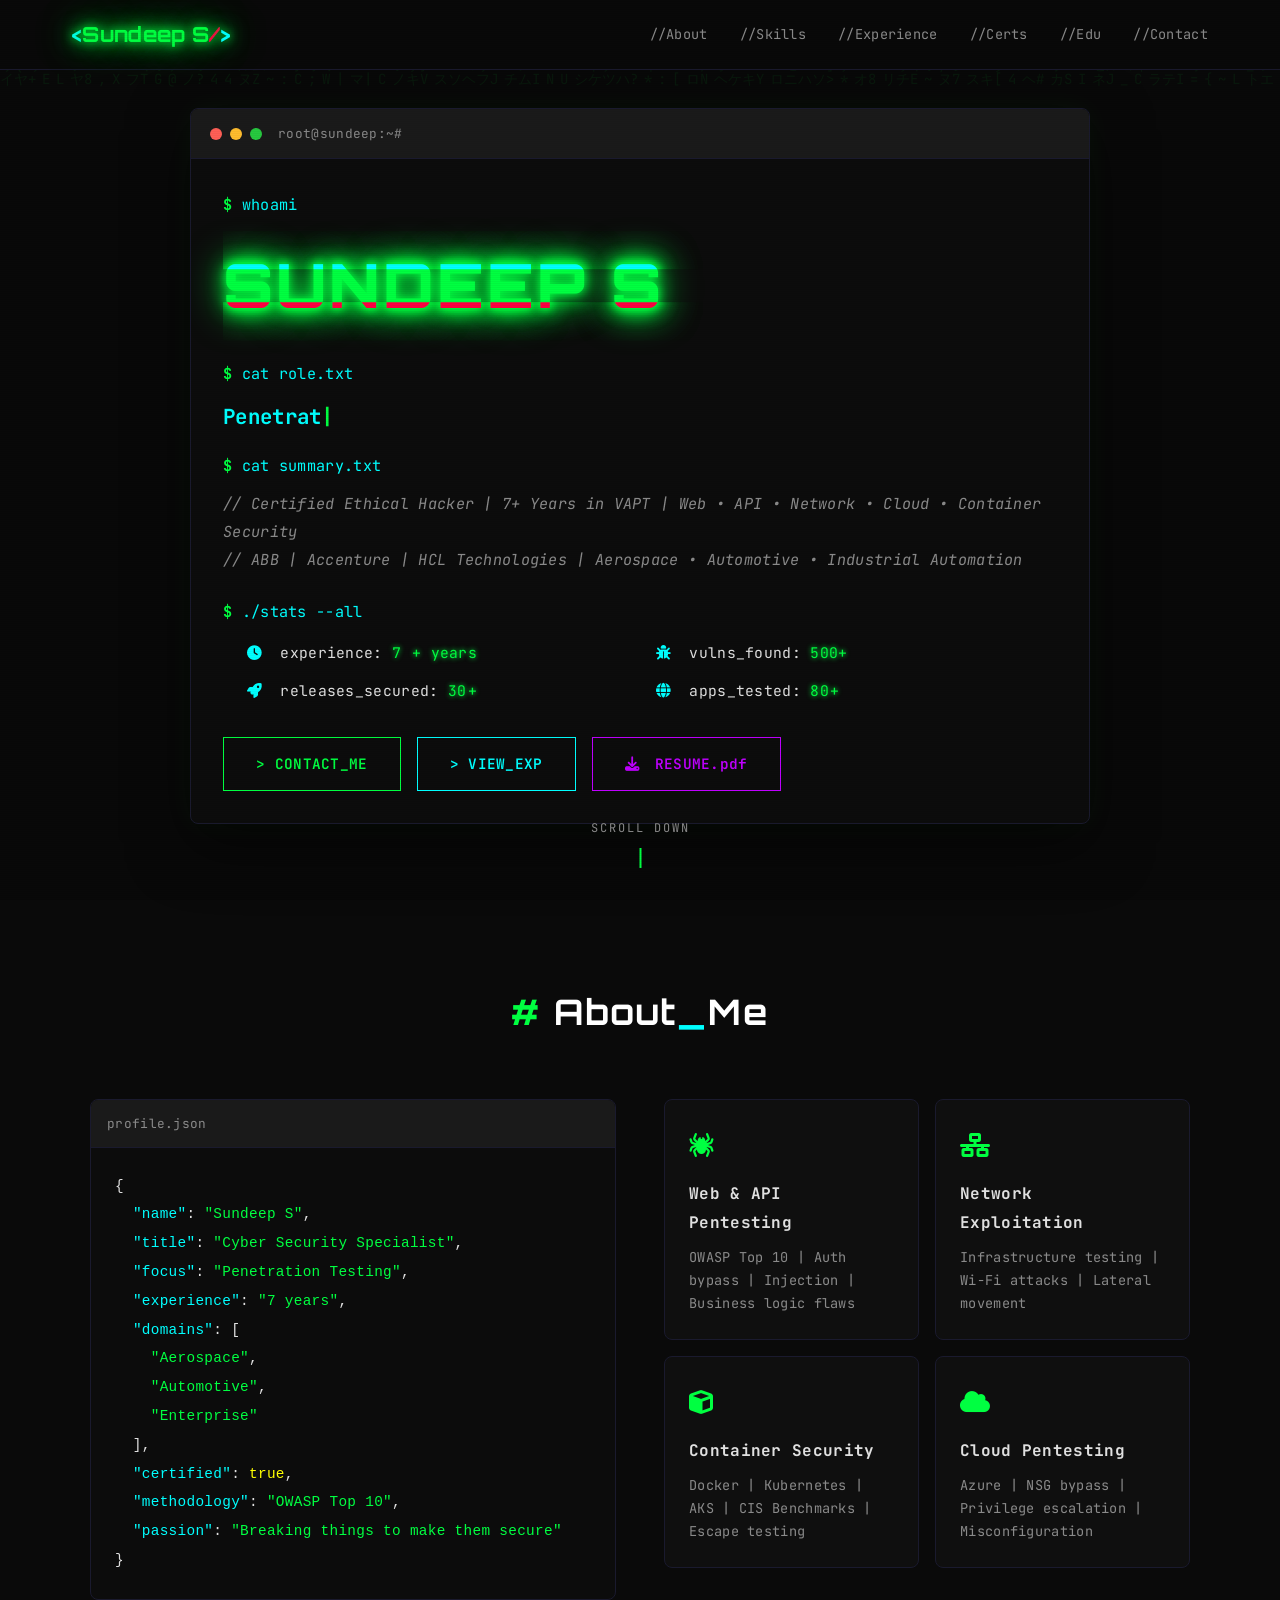
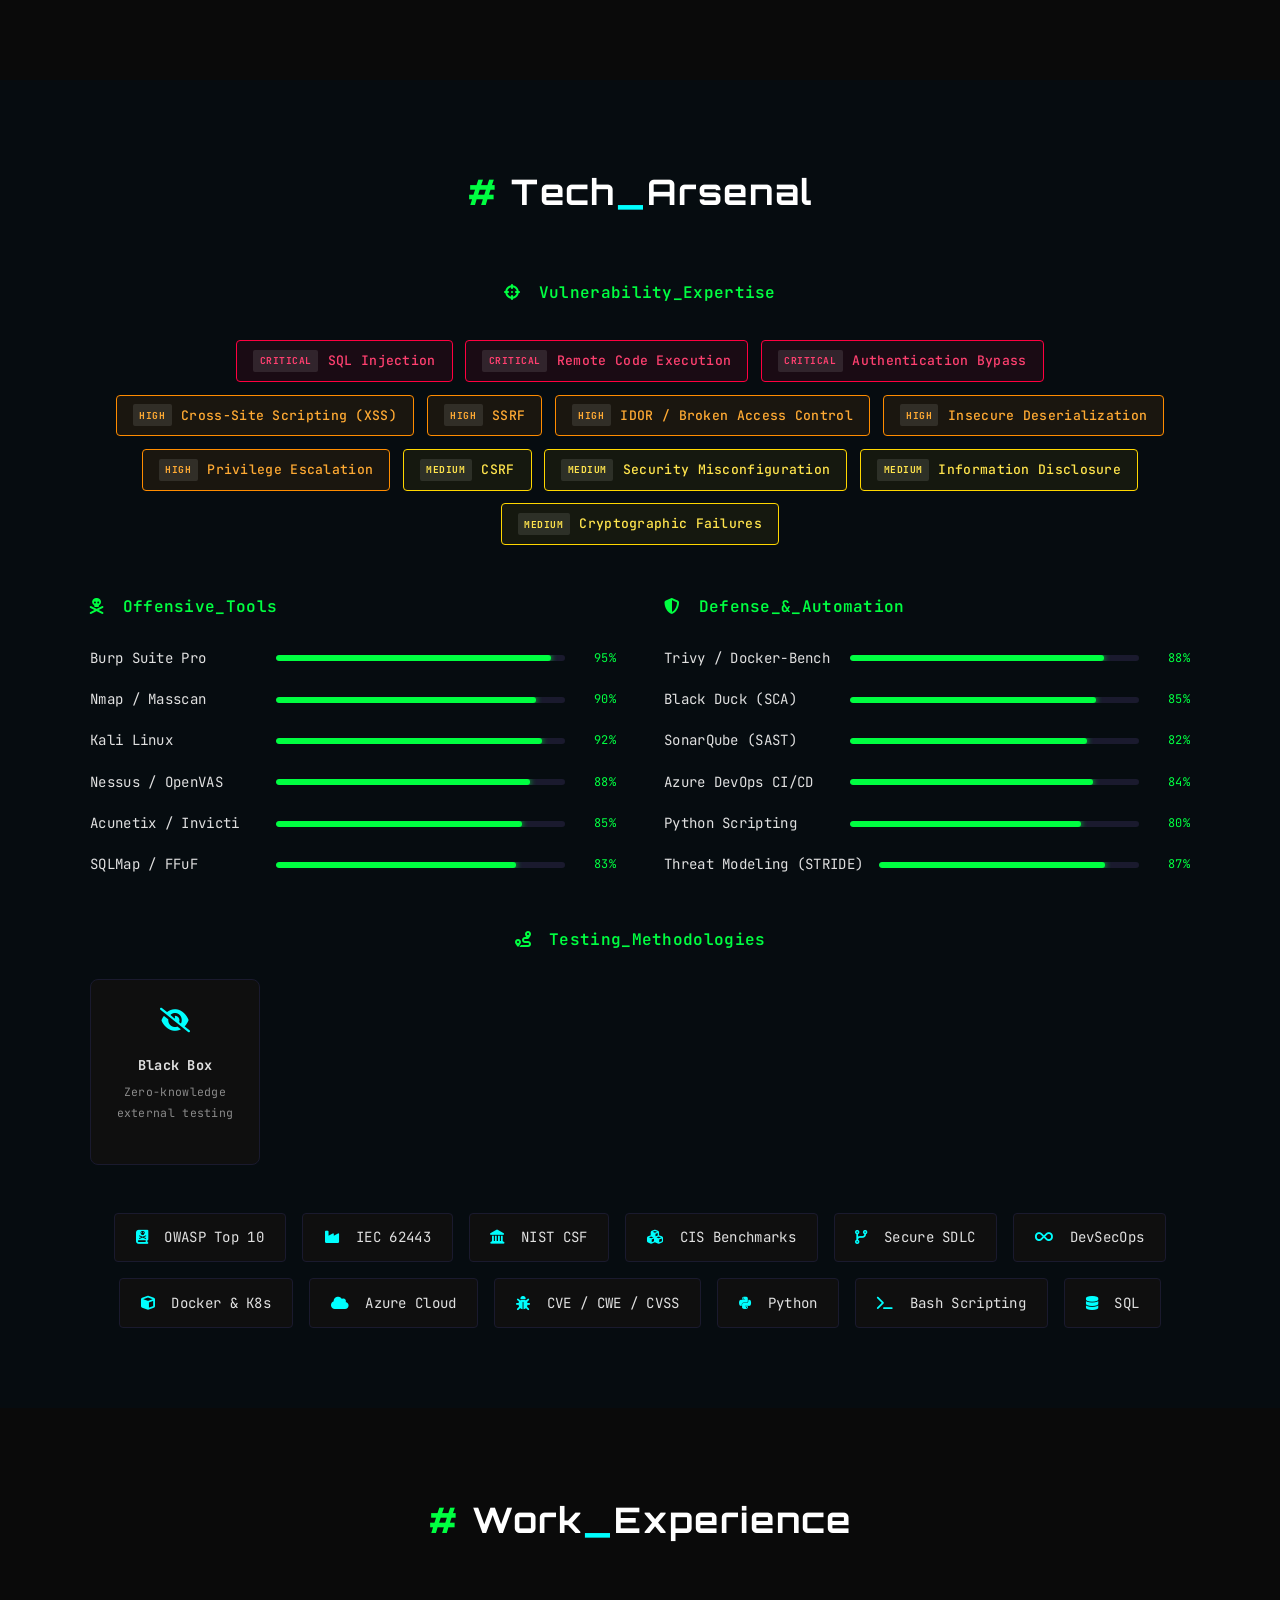
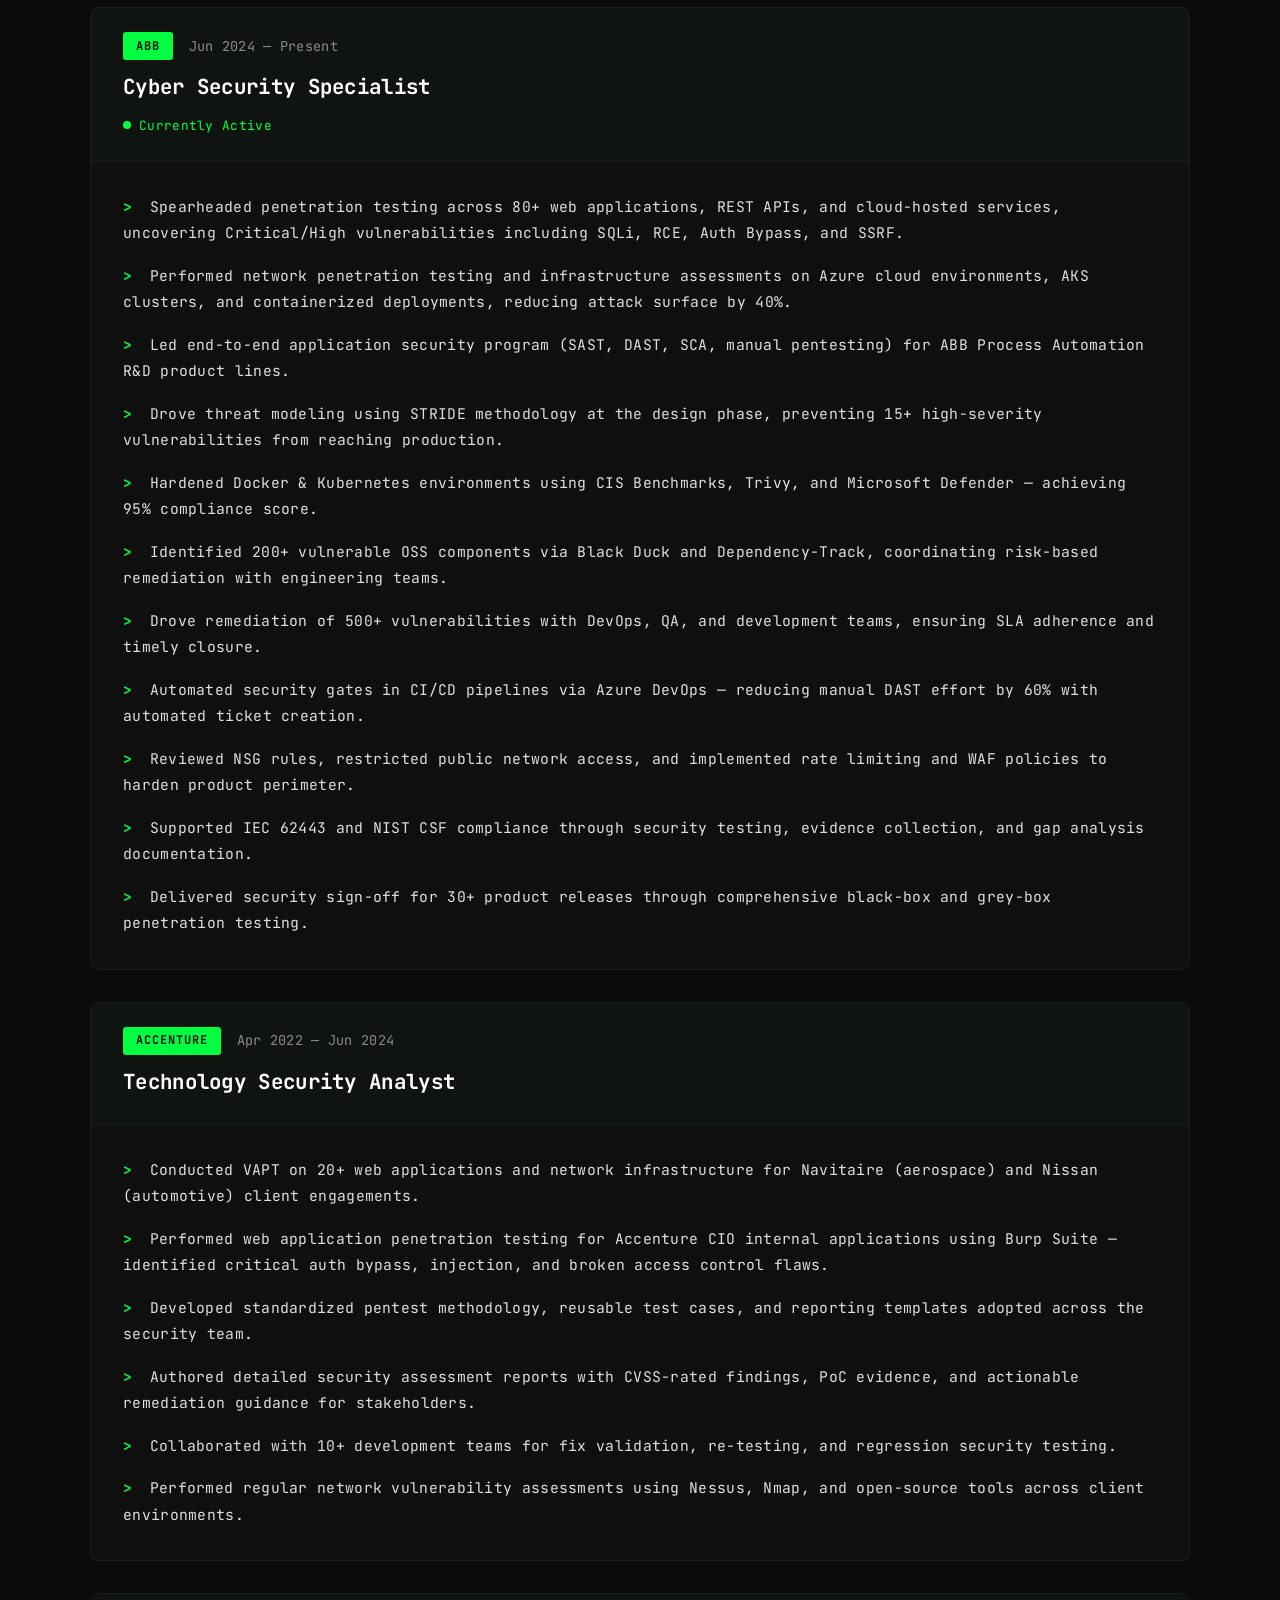
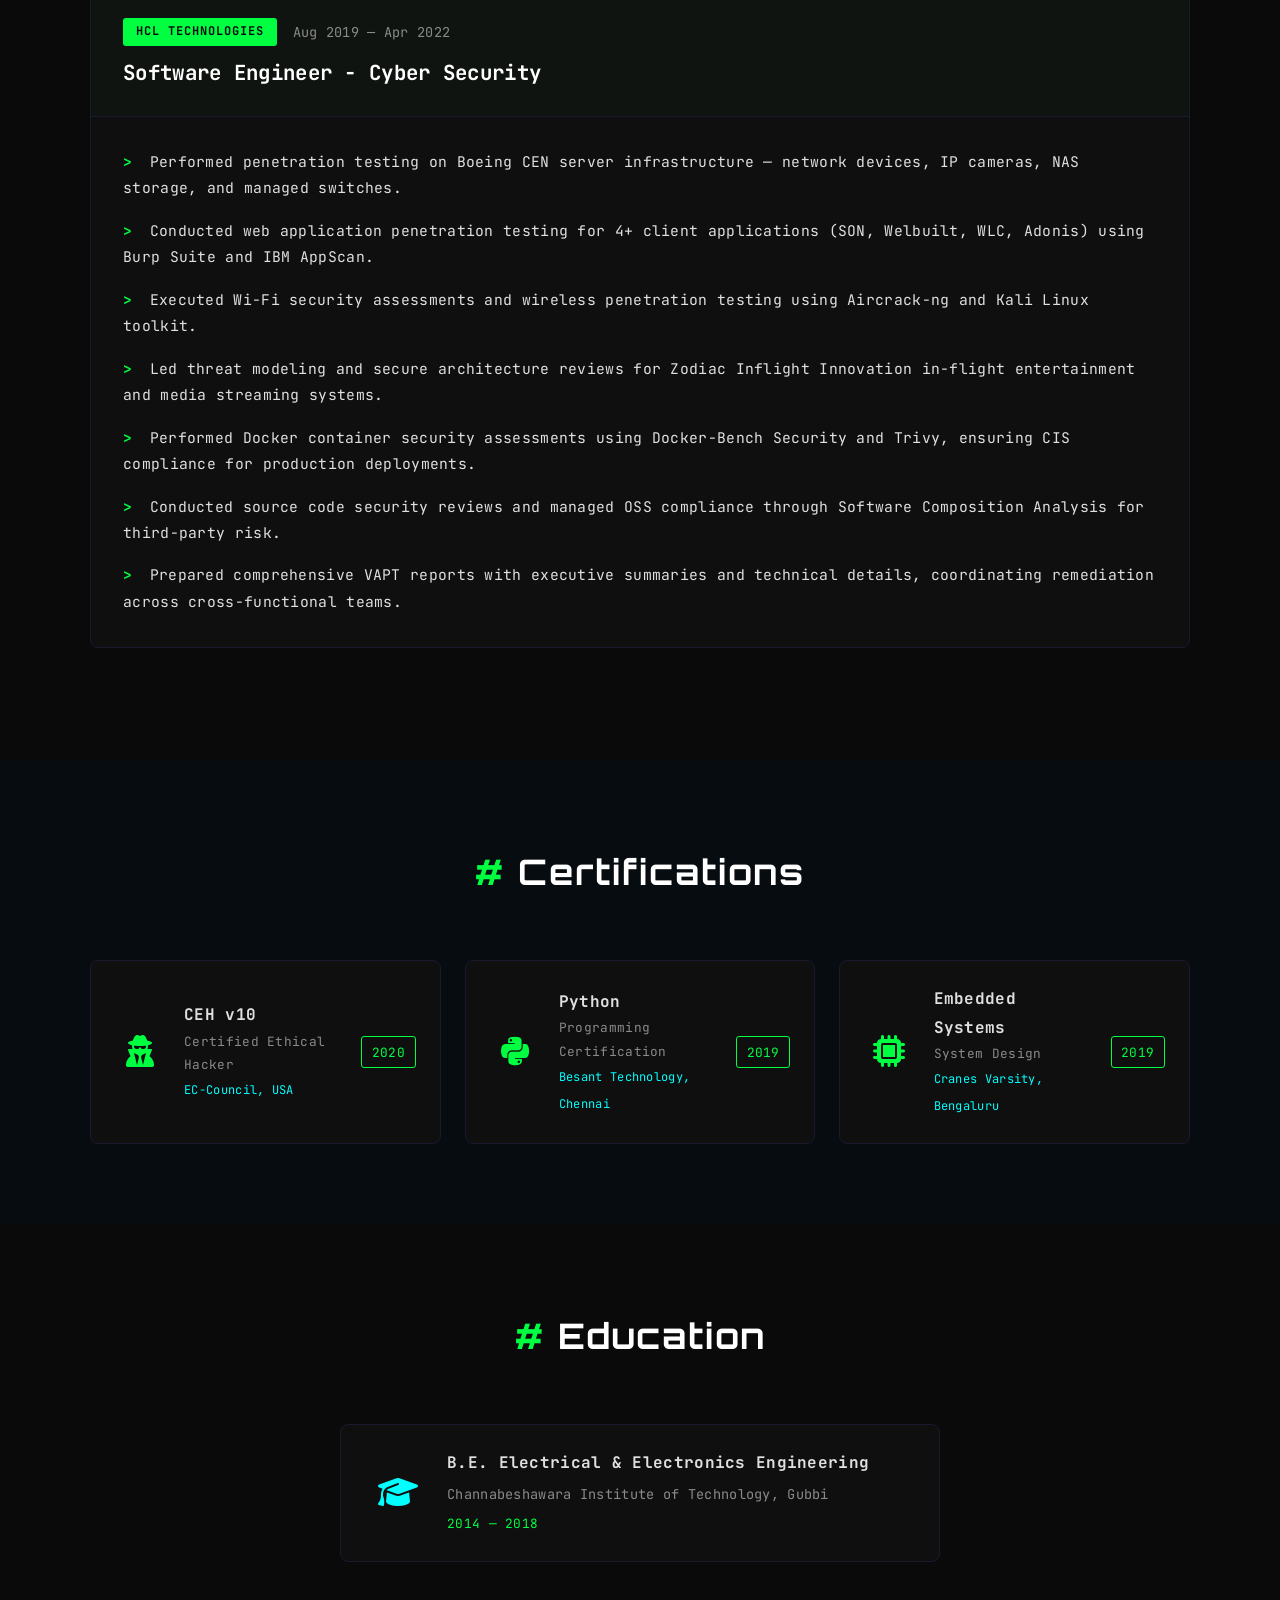
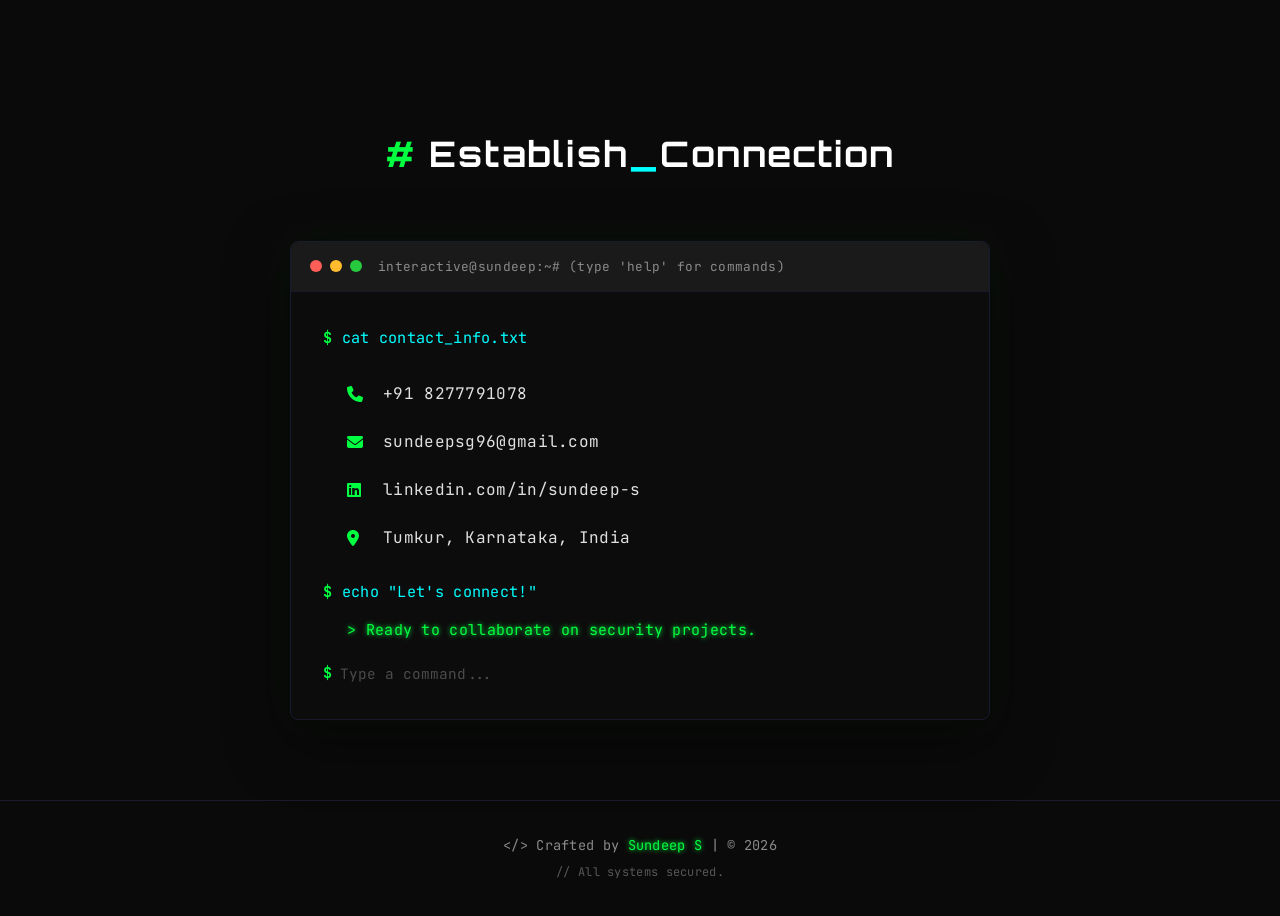
==== commit aef7e052: "Add files via upload" ====
--- a/index.html
+++ b/index.html
@@ -3,16 +3,1201 @@
 <head>
     <meta charset="UTF-8">
     <meta name="viewport" content="width=device-width, initial-scale=1.0">
-    <title>Sundeep // Cyber Security Specialist</title>
-    <link rel="stylesheet" href="style.css">
+    <title>Sundeep S // Cyber Security Specialist</title>
     <link href="https://fonts.googleapis.com/css2?family=JetBrains+Mono:wght@300;400;500;600;700;800&family=Orbitron:wght@400;500;600;700;800;900&display=swap" rel="stylesheet">
     <link rel="stylesheet" href="https://cdnjs.cloudflare.com/ajax/libs/font-awesome/6.5.0/css/all.min.css">
+    <style>
+/* ========== HACKER THEME VARIABLES ========== */
+:root {
+    --bg-dark: #0a0a0a;
+    --bg-card: #0f0f0f;
+    --bg-alt: #060c10;
+    --green: #00ff41;
+    --green-dim: #00cc33;
+    --green-dark: #003300;
+    --cyan: #00ffff;
+    --purple: #bf00ff;
+    --red: #ff0040;
+    --yellow: #ffff00;
+    --text: #e0e0e0;
+    --text-dim: #8a8a8a;
+    --border: #1a1a2e;
+    --terminal-bg: #0c0c0c;
+    --glow-green: 0 0 10px #00ff41, 0 0 20px #00ff41, 0 0 40px #00ff41;
+    --glow-cyan: 0 0 10px #00ffff, 0 0 20px #00ffff;
+}
+
+* {
+    margin: 0;
+    padding: 0;
+    box-sizing: border-box;
+}
+
+html {
+    scroll-behavior: smooth;
+}
+
+body {
+    font-family: 'JetBrains Mono', monospace;
+    background: var(--bg-dark);
+    color: var(--text);
+    line-height: 1.8;
+    overflow-x: hidden;
+    cursor: default;
+    font-size: 15px;
+    letter-spacing: 0.3px;
+    -webkit-text-size-adjust: 100%;
+    -webkit-tap-highlight-color: transparent;
+}
+
+::selection {
+    background: var(--green);
+    color: var(--bg-dark);
+}
+
+a {
+    text-decoration: none;
+    color: inherit;
+}
+
+#matrix {
+    position: fixed;
+    top: 0;
+    left: 0;
+    width: 100%;
+    height: 100%;
+    z-index: 0;
+    opacity: 0.06;
+    pointer-events: none;
+}
+
+.scanline {
+    position: fixed;
+    top: 0;
+    left: 0;
+    width: 100%;
+    height: 100%;
+    pointer-events: none;
+    z-index: 9999;
+    background: repeating-linear-gradient(
+        0deg,
+        rgba(0, 0, 0, 0.03) 0px,
+        rgba(0, 0, 0, 0.03) 1px,
+        transparent 1px,
+        transparent 2px
+    );
+}
+
+.loader {
+    position: fixed;
+    top: 0;
+    left: 0;
+    width: 100%;
+    height: 100%;
+    background: var(--bg-dark);
+    z-index: 10000;
+    display: flex;
+    align-items: center;
+    justify-content: center;
+    transition: opacity 0.5s, visibility 0.5s;
+}
+
+.loader.hidden {
+    opacity: 0;
+    visibility: hidden;
+}
+
+.loader-content {
+    text-align: center;
+}
+
+.loader-text {
+    font-size: 1.2rem;
+    color: var(--green);
+    margin-bottom: 1.5rem;
+    font-weight: 500;
+}
+
+.loader-bracket {
+    color: var(--cyan);
+}
+
+.loader-bar {
+    width: 300px;
+    height: 4px;
+    background: var(--border);
+    border-radius: 2px;
+    overflow: hidden;
+}
+
+.loader-progress {
+    height: 100%;
+    width: 0%;
+    background: var(--green);
+    box-shadow: var(--glow-green);
+    transition: width 0.1s;
+}
+
+.navbar {
+    position: fixed;
+    top: 0;
+    width: 100%;
+    z-index: 1000;
+    background: rgba(10, 10, 10, 0.95);
+    backdrop-filter: blur(10px);
+    border-bottom: 1px solid var(--border);
+    padding: 1rem 0;
+}
+
+.nav-container {
+    max-width: 1200px;
+    margin: 0 auto;
+    padding: 0 2rem;
+    display: flex;
+    justify-content: space-between;
+    align-items: center;
+}
+
+.nav-logo {
+    font-family: 'Orbitron', sans-serif;
+    font-size: 1.3rem;
+    font-weight: 700;
+    color: var(--green);
+    text-shadow: var(--glow-green);
+}
+
+.logo-bracket { color: var(--cyan); }
+.logo-slash { color: var(--red); }
+
+.nav-links {
+    display: flex;
+    gap: 2rem;
+    list-style: none;
+}
+
+.nav-links a {
+    font-size: 0.85rem;
+    color: var(--text-dim);
+    transition: all 0.3s;
+    position: relative;
+}
+
+.nav-links a:hover {
+    color: var(--green);
+    text-shadow: 0 0 8px var(--green);
+}
+
+.nav-toggle {
+    display: none;
+    flex-direction: column;
+    gap: 5px;
+    cursor: pointer;
+}
+
+.nav-toggle span {
+    width: 25px;
+    height: 2px;
+    background: var(--green);
+    transition: 0.3s;
+}
+
+.hero {
+    min-height: 100vh;
+    display: flex;
+    align-items: center;
+    justify-content: center;
+    padding: 6rem 2rem 4rem;
+    position: relative;
+    z-index: 1;
+}
+
+.hero-content {
+    max-width: 900px;
+    width: 100%;
+}
+
+.terminal-window {
+    background: var(--terminal-bg);
+    border: 1px solid #1a1a2e;
+    border-radius: 8px;
+    overflow: hidden;
+    box-shadow: 0 20px 60px rgba(0, 0, 0, 0.5), 0 0 30px rgba(0, 255, 65, 0.05);
+}
+
+.terminal-header {
+    background: #1a1a1a;
+    padding: 0.8rem 1.2rem;
+    display: flex;
+    align-items: center;
+    gap: 1rem;
+    border-bottom: 1px solid var(--border);
+}
+
+.terminal-dots {
+    display: flex;
+    gap: 8px;
+}
+
+.dot {
+    width: 12px;
+    height: 12px;
+    border-radius: 50%;
+}
+
+.dot.red { background: #ff5f56; }
+.dot.yellow { background: #ffbd2e; }
+.dot.green { background: #27c93f; }
+
+.terminal-title {
+    color: var(--text-dim);
+    font-size: 0.8rem;
+}
+
+.terminal-body {
+    padding: 2rem;
+}
+
+.terminal-line {
+    margin-bottom: 0.7rem;
+    font-size: 0.95rem;
+    line-height: 1.8;
+}
+
+.prompt {
+    color: var(--green);
+    font-weight: 700;
+}
+
+.cmd {
+    color: var(--cyan);
+}
+
+.glitch {
+    font-family: 'Orbitron', sans-serif;
+    font-size: 3.8rem;
+    font-weight: 900;
+    color: var(--green);
+    text-shadow: var(--glow-green);
+    position: relative;
+    margin: 0.8rem 0 1.2rem;
+    animation: glitch-skew 4s infinite linear alternate-reverse;
+    letter-spacing: 3px;
+}
+
+.glitch::before,
+.glitch::after {
+    content: attr(data-text);
+    position: absolute;
+    top: 0;
+    left: 0;
+    width: 100%;
+    height: 100%;
+}
+
+.glitch::before {
+    color: var(--cyan);
+    animation: glitch-1 2s infinite linear alternate-reverse;
+    clip-path: polygon(0 0, 100% 0, 100% 35%, 0 35%);
+}
+
+.glitch::after {
+    color: var(--red);
+    animation: glitch-2 3s infinite linear alternate-reverse;
+    clip-path: polygon(0 65%, 100% 65%, 100% 100%, 0 100%);
+}
+
+@keyframes glitch-1 {
+    0%, 100% { transform: translate(0); }
+    20% { transform: translate(-3px, 3px); }
+    40% { transform: translate(3px, -3px); }
+    60% { transform: translate(-2px, 1px); }
+    80% { transform: translate(2px, -2px); }
+}
+
+@keyframes glitch-2 {
+    0%, 100% { transform: translate(0); }
+    20% { transform: translate(3px, -3px); }
+    40% { transform: translate(-3px, 3px); }
+    60% { transform: translate(2px, -1px); }
+    80% { transform: translate(-2px, 2px); }
+}
+
+@keyframes glitch-skew {
+    0%, 100% { transform: skew(0deg); }
+    20% { transform: skew(-0.5deg); }
+    40% { transform: skew(0.5deg); }
+    60% { transform: skew(-0.3deg); }
+    80% { transform: skew(0.3deg); }
+}
+
+.typing-text {
+    font-size: 1.3rem;
+    color: var(--cyan);
+    min-height: 2rem;
+    margin-bottom: 1rem;
+}
+
+.hero-desc { margin-bottom: 1.5rem; }
+
+.code-comment {
+    color: var(--text-dim);
+    font-style: italic;
+    font-size: 0.95rem;
+    line-height: 1.8;
+}
+
+.neon-green {
+    color: var(--green);
+    text-shadow: 0 0 5px var(--green);
+}
+
+.stats-output {
+    display: grid;
+    grid-template-columns: 1fr 1fr;
+    gap: 0.5rem;
+    margin: 0.8rem 0 1.5rem;
+    padding-left: 1.5rem;
+}
+
+.stat-item {
+    font-size: 0.92rem;
+    color: var(--text);
+    line-height: 2;
+}
+
+.stat-item i {
+    color: var(--cyan);
+    margin-right: 0.5rem;
+    width: 16px;
+}
+
+.hero-buttons {
+    display: flex;
+    gap: 1rem;
+    margin-top: 2rem;
+}
+
+.btn-hack {
+    padding: 0.8rem 2rem;
+    border: 1px solid var(--green);
+    color: var(--green);
+    font-family: 'JetBrains Mono', monospace;
+    font-size: 0.9rem;
+    font-weight: 600;
+    position: relative;
+    overflow: hidden;
+    transition: all 0.3s;
+    background: transparent;
+}
+
+.btn-hack:hover {
+    background: var(--green);
+    color: var(--bg-dark);
+    box-shadow: var(--glow-green);
+    transform: translateY(-2px);
+}
+
+.btn-outline {
+    border-color: var(--cyan);
+    color: var(--cyan);
+}
+
+.btn-outline:hover {
+    background: var(--cyan);
+    color: var(--bg-dark);
+    box-shadow: var(--glow-cyan);
+}
+
+.scroll-indicator {
+    position: absolute;
+    bottom: 2rem;
+    left: 50%;
+    transform: translateX(-50%);
+    text-align: center;
+    color: var(--text-dim);
+    font-size: 0.75rem;
+    letter-spacing: 2px;
+    animation: bounce 2s infinite;
+}
+
+.scroll-arrow {
+    width: 2px;
+    height: 20px;
+    background: var(--green);
+    margin: 0.5rem auto 0;
+    animation: scroll-pulse 2s infinite;
+}
+
+@keyframes bounce {
+    0%, 100% { transform: translateX(-50%) translateY(0); }
+    50% { transform: translateX(-50%) translateY(-8px); }
+}
+
+@keyframes scroll-pulse {
+    0%, 100% { opacity: 1; height: 20px; }
+    50% { opacity: 0.3; height: 10px; }
+}
+
+.section {
+    padding: 5rem 2rem;
+    position: relative;
+    z-index: 1;
+}
+
+.section-alt {
+    background: var(--bg-alt);
+}
+
+.container {
+    max-width: 1100px;
+    margin: 0 auto;
+}
+
+.section-title {
+    font-family: 'Orbitron', sans-serif;
+    font-size: 2.2rem;
+    color: #ffffff;
+    margin-bottom: 3.5rem;
+    text-align: center;
+    letter-spacing: 2px;
+}
+
+.hash { color: var(--green); }
+
+.underscore {
+    color: var(--cyan);
+    animation: blink 1s step-end infinite;
+}
+
+@keyframes blink {
+    50% { opacity: 0; }
+}
+
+.about-grid {
+    display: grid;
+    grid-template-columns: 1fr 1fr;
+    gap: 3rem;
+    align-items: start;
+}
+
+.code-block {
+    background: var(--terminal-bg);
+    border: 1px solid var(--border);
+    border-radius: 8px;
+    overflow: hidden;
+}
+
+.code-header {
+    background: #1a1a1a;
+    padding: 0.6rem 1rem;
+    border-bottom: 1px solid var(--border);
+}
+
+.code-file {
+    color: var(--text-dim);
+    font-size: 0.8rem;
+}
+
+.code-content {
+    padding: 1.5rem;
+    font-size: 0.9rem;
+    line-height: 2;
+    overflow-x: auto;
+}
+
+.code-content .key { color: var(--cyan); }
+.code-content .value { color: var(--green); }
+.code-content .bool { color: var(--yellow); }
+
+.about-cards {
+    display: grid;
+    grid-template-columns: 1fr 1fr;
+    gap: 1rem;
+}
+
+.hack-card {
+    background: var(--bg-card);
+    border: 1px solid var(--border);
+    padding: 1.5rem;
+    border-radius: 8px;
+    transition: all 0.3s;
+    position: relative;
+    overflow: hidden;
+}
+
+.hack-card::before {
+    content: '';
+    position: absolute;
+    top: 0;
+    left: -100%;
+    width: 100%;
+    height: 2px;
+    background: linear-gradient(90deg, transparent, var(--green), transparent);
+    transition: left 0.5s;
+}
+
+.hack-card:hover::before { left: 100%; }
+
+.hack-card:hover {
+    border-color: var(--green);
+    box-shadow: 0 0 20px rgba(0, 255, 65, 0.1);
+    transform: translateY(-3px);
+}
+
+.hack-card-icon {
+    font-size: 1.5rem;
+    color: var(--green);
+    margin-bottom: 0.8rem;
+}
+
+.hack-card h4 {
+    font-size: 1rem;
+    color: var(--text);
+    margin-bottom: 0.5rem;
+}
+
+.hack-card p {
+    font-size: 0.85rem;
+    color: var(--text-dim);
+    line-height: 1.7;
+}
+
+.skills-terminal {
+    display: grid;
+    grid-template-columns: 1fr 1fr;
+    gap: 3rem;
+    margin-bottom: 3rem;
+}
+
+.skill-header {
+    font-size: 1rem;
+    color: var(--green);
+    margin-bottom: 1.5rem;
+    font-weight: 600;
+}
+
+.skill-header i { margin-right: 0.5rem; }
+
+.skill-bars {
+    display: flex;
+    flex-direction: column;
+    gap: 1rem;
+}
+
+.skill-item {
+    display: flex;
+    align-items: center;
+    gap: 1rem;
+}
+
+.skill-name {
+    font-size: 0.88rem;
+    color: var(--text);
+    min-width: 170px;
+}
+
+.skill-bar {
+    flex: 1;
+    height: 6px;
+    background: var(--border);
+    border-radius: 3px;
+    overflow: hidden;
+}
+
+.skill-fill {
+    height: 100%;
+    width: 0%;
+    background: var(--green);
+    border-radius: 3px;
+    box-shadow: 0 0 6px var(--green);
+    transition: width 1.5s ease;
+}
+
+.frameworks-grid {
+    display: flex;
+    flex-wrap: wrap;
+    gap: 1rem;
+    justify-content: center;
+}
+
+.framework-chip {
+    padding: 0.7rem 1.3rem;
+    border: 1px solid var(--border);
+    border-radius: 4px;
+    font-size: 0.88rem;
+    color: var(--text);
+    background: var(--bg-card);
+    transition: all 0.3s;
+}
+
+.framework-chip:hover {
+    border-color: var(--cyan);
+    color: var(--cyan);
+    box-shadow: 0 0 12px rgba(0, 255, 255, 0.15);
+}
+
+.framework-chip i {
+    margin-right: 0.5rem;
+    color: var(--cyan);
+}
+
+.exp-card {
+    background: var(--bg-card);
+    border: 1px solid var(--border);
+    border-radius: 8px;
+    margin-bottom: 2rem;
+    overflow: hidden;
+    transition: border-color 0.3s;
+}
+
+.exp-card:hover { border-color: var(--green); }
+
+.exp-header {
+    padding: 1.5rem 2rem;
+    border-bottom: 1px solid var(--border);
+    background: rgba(0, 255, 65, 0.02);
+}
+
+.exp-meta {
+    display: flex;
+    align-items: center;
+    gap: 1rem;
+    margin-bottom: 0.5rem;
+}
+
+.exp-company-tag {
+    background: var(--green);
+    color: var(--bg-dark);
+    padding: 0.2rem 0.8rem;
+    font-size: 0.75rem;
+    font-weight: 700;
+    border-radius: 3px;
+    letter-spacing: 1px;
+}
+
+.exp-date {
+    color: var(--text-dim);
+    font-size: 0.85rem;
+}
+
+.exp-role {
+    font-size: 1.3rem;
+    color: #ffffff;
+    font-weight: 700;
+}
+
+.exp-status {
+    margin-top: 0.5rem;
+    font-size: 0.8rem;
+    color: var(--green);
+    display: flex;
+    align-items: center;
+    gap: 0.5rem;
+}
+
+.status-dot {
+    width: 8px;
+    height: 8px;
+    border-radius: 50%;
+    background: var(--green);
+    animation: pulse-dot 2s infinite;
+}
+
+@keyframes pulse-dot {
+    0%, 100% { box-shadow: 0 0 0 0 rgba(0, 255, 65, 0.5); }
+    50% { box-shadow: 0 0 0 6px rgba(0, 255, 65, 0); }
+}
+
+.exp-body {
+    padding: 1.5rem 2rem;
+}
+
+.exp-list {
+    list-style: none;
+}
+
+.exp-list li {
+    padding: 0.5rem 0;
+    font-size: 0.92rem;
+    color: var(--text);
+    line-height: 1.8;
+}
+
+.exp-list .bullet {
+    color: var(--green);
+    margin-right: 0.5rem;
+    font-weight: 700;
+}
+
+.cert-grid {
+    display: grid;
+    grid-template-columns: repeat(auto-fit, minmax(300px, 1fr));
+    gap: 1.5rem;
+}
+
+.cert-badge {
+    display: flex;
+    align-items: center;
+    gap: 1.2rem;
+    background: var(--bg-card);
+    border: 1px solid var(--border);
+    padding: 1.5rem;
+    border-radius: 8px;
+    transition: all 0.3s;
+}
+
+.cert-badge:hover {
+    border-color: var(--green);
+    box-shadow: 0 0 20px rgba(0, 255, 65, 0.08);
+}
+
+.badge-icon {
+    font-size: 2rem;
+    color: var(--green);
+    min-width: 50px;
+    text-align: center;
+}
+
+.badge-info h4 { font-size: 1rem; color: var(--text); }
+.badge-info p { font-size: 0.8rem; color: var(--text-dim); }
+.badge-issuer { font-size: 0.75rem; color: var(--cyan); }
+
+.badge-year {
+    margin-left: auto;
+    font-size: 0.8rem;
+    color: var(--green);
+    border: 1px solid var(--green);
+    padding: 0.2rem 0.6rem;
+    border-radius: 3px;
+}
+
+.contact-terminal {
+    max-width: 700px;
+    margin: 0 auto;
+}
+
+.contact-window {
+    box-shadow: 0 20px 60px rgba(0, 0, 0, 0.5), 0 0 40px rgba(0, 255, 65, 0.05);
+}
+
+.contact-info-grid {
+    display: grid;
+    gap: 1rem;
+    padding: 1rem 0 1.5rem 1.5rem;
+}
+
+.contact-item {
+    display: flex;
+    align-items: center;
+    gap: 1rem;
+    font-size: 1rem;
+    line-height: 2;
+}
+
+.contact-item i {
+    color: var(--green);
+    width: 20px;
+}
+
+.terminal-output {
+    padding-left: 1.5rem;
+    margin-bottom: 1rem;
+}
+
+.cursor-blink {
+    color: var(--green);
+    animation: blink 1s step-end infinite;
+}
+
+.footer {
+    border-top: 1px solid var(--border);
+    padding: 2rem;
+    text-align: center;
+    position: relative;
+    z-index: 1;
+}
+
+.footer-text { font-size: 0.85rem; color: var(--text-dim); }
+.footer-sub { font-size: 0.75rem; color: var(--text-dim); margin-top: 0.3rem; opacity: 0.6; }
+
+/* ========== VULNERABILITY MATRIX ========== */
+.vuln-matrix { margin-bottom: 3rem; }
+
+.vuln-grid {
+    display: flex;
+    flex-wrap: wrap;
+    gap: 0.8rem;
+    justify-content: center;
+}
+
+.vuln-chip {
+    padding: 0.5rem 1rem;
+    border-radius: 4px;
+    font-size: 0.82rem;
+    font-weight: 500;
+    border: 1px solid;
+    display: flex;
+    align-items: center;
+    gap: 0.6rem;
+    transition: all 0.3s;
+}
+
+.vuln-chip:hover { transform: translateY(-2px); }
+
+.vuln-chip.critical {
+    border-color: #ff0040;
+    color: #ff4070;
+    background: rgba(255, 0, 64, 0.08);
+}
+.vuln-chip.critical:hover { box-shadow: 0 0 15px rgba(255, 0, 64, 0.2); }
+
+.vuln-chip.high {
+    border-color: #ff8c00;
+    color: #ffaa33;
+    background: rgba(255, 140, 0, 0.08);
+}
+.vuln-chip.high:hover { box-shadow: 0 0 15px rgba(255, 140, 0, 0.2); }
+
+.vuln-chip.medium {
+    border-color: #ffd700;
+    color: #ffe44d;
+    background: rgba(255, 215, 0, 0.06);
+}
+.vuln-chip.medium:hover { box-shadow: 0 0 15px rgba(255, 215, 0, 0.15); }
+
+.vuln-severity {
+    font-size: 0.6rem;
+    font-weight: 700;
+    padding: 0.15rem 0.4rem;
+    border-radius: 2px;
+    letter-spacing: 0.5px;
+    background: rgba(255,255,255,0.1);
+}
+
+/* ========== METHODOLOGY CARDS ========== */
+.method-grid {
+    display: grid;
+    grid-template-columns: repeat(auto-fit, minmax(160px, 1fr));
+    gap: 1rem;
+    margin-bottom: 3rem;
+}
+
+.method-card {
+    background: var(--bg-card);
+    border: 1px solid var(--border);
+    border-radius: 8px;
+    padding: 1.2rem;
+    text-align: center;
+    transition: all 0.3s;
+}
+
+.method-card:hover {
+    border-color: var(--cyan);
+    transform: translateY(-3px);
+    box-shadow: 0 0 20px rgba(0, 255, 255, 0.1);
+}
+
+.method-icon {
+    font-size: 1.5rem;
+    color: var(--cyan);
+    display: block;
+    margin-bottom: 0.7rem;
+}
+
+.method-card h4 {
+    font-size: 0.85rem;
+    color: var(--text);
+    margin-bottom: 0.3rem;
+}
+
+.method-card p {
+    font-size: 0.72rem;
+    color: var(--text-dim);
+}
+
+/* ========== SKILL PERCENTAGE ========== */
+.skill-pct {
+    font-size: 0.75rem;
+    color: var(--green);
+    min-width: 35px;
+    text-align: right;
+    opacity: 0;
+    transition: opacity 1.5s ease 0.5s;
+}
+
+.skill-pct.visible { opacity: 1; }
+
+/* ========== DOWNLOAD BUTTON ========== */
+.btn-download {
+    border-color: var(--purple);
+    color: var(--purple);
+}
+.btn-download:hover {
+    background: var(--purple);
+    color: #fff;
+    box-shadow: 0 0 15px rgba(191, 0, 255, 0.4);
+}
+.btn-download i { margin-right: 0.4rem; }
+
+/* ========== INTERACTIVE TERMINAL ========== */
+.terminal-input-line {
+    display: flex;
+    align-items: center;
+    gap: 0.5rem;
+    margin-top: 1rem;
+}
+
+.terminal-input {
+    background: transparent;
+    border: none;
+    outline: none;
+    color: var(--green);
+    font-family: 'JetBrains Mono', monospace;
+    font-size: 0.9rem;
+    flex: 1;
+    caret-color: var(--green);
+}
+
+.terminal-input::placeholder {
+    color: var(--text-dim);
+    opacity: 0.5;
+}
+
+.terminal-response {
+    color: var(--text);
+    font-size: 0.88rem;
+    margin: 0.3rem 0;
+    padding-left: 1.5rem;
+}
+
+/* ========== BACK TO TOP ========== */
+.back-to-top {
+    position: fixed;
+    bottom: 2rem;
+    right: 2rem;
+    width: 45px;
+    height: 45px;
+    background: var(--bg-card);
+    border: 1px solid var(--green);
+    border-radius: 50%;
+    color: var(--green);
+    font-size: 1rem;
+    cursor: pointer;
+    z-index: 999;
+    opacity: 0;
+    visibility: hidden;
+    transition: all 0.3s;
+    display: flex;
+    align-items: center;
+    justify-content: center;
+}
+
+.back-to-top.visible {
+    opacity: 1;
+    visibility: visible;
+}
+
+.back-to-top:hover {
+    background: var(--green);
+    color: var(--bg-dark);
+    box-shadow: var(--glow-green);
+    transform: translateY(-3px);
+}
+
+/* ========== EDUCATION ========== */
+.edu-grid {
+    max-width: 600px;
+    margin: 0 auto;
+}
+
+.edu-card {
+    display: flex;
+    align-items: center;
+    gap: 1.5rem;
+    background: var(--bg-card);
+    border: 1px solid var(--border);
+    padding: 1.5rem 2rem;
+    border-radius: 8px;
+    transition: all 0.3s;
+}
+
+.edu-card:hover {
+    border-color: var(--cyan);
+    box-shadow: 0 0 20px rgba(0, 255, 255, 0.08);
+}
+
+.edu-icon {
+    font-size: 2rem;
+    color: var(--cyan);
+    min-width: 50px;
+    text-align: center;
+}
+
+.edu-info h4 {
+    font-size: 1rem;
+    color: var(--text);
+    margin-bottom: 0.3rem;
+}
+
+.edu-info p {
+    font-size: 0.85rem;
+    color: var(--text-dim);
+}
+
+.edu-year {
+    font-size: 0.8rem;
+    color: var(--green);
+    margin-top: 0.3rem;
+    display: inline-block;
+}
+
+/* ========== COUNTER ANIMATION ========== */
+.counter {
+    display: inline-block;
+    min-width: 20px;
+}
+
+.hack-card, .exp-card, .cert-badge, .method-card, .vuln-chip {
+    opacity: 0;
+    transform: translateY(20px);
+    transition: opacity 0.6s ease, transform 0.6s ease, border-color 0.3s, box-shadow 0.3s;
+}
+
+.hack-card.visible, .exp-card.visible, .cert-badge.visible, .method-card.visible, .vuln-chip.visible {
+    opacity: 1;
+    transform: translateY(0);
+}
+
+@media (max-width: 768px) {
+    .nav-links {
+        display: none;
+        position: absolute;
+        top: 100%;
+        left: 0;
+        width: 100%;
+        background: rgba(10, 10, 10, 0.98);
+        flex-direction: column;
+        padding: 1.5rem 2rem;
+        gap: 1.2rem;
+        border-bottom: 1px solid var(--border);
+    }
+    .nav-links.active { display: flex; }
+    .nav-links a { font-size: 1rem; padding: 0.5rem 0; display: block; }
+    .nav-toggle { display: flex; }
+    .glitch { font-size: 2.2rem; letter-spacing: 1px; word-break: break-word; }
+    .typing-text { font-size: 1rem; }
+    .about-grid { grid-template-columns: 1fr; gap: 2rem; }
+    .about-cards { grid-template-columns: 1fr 1fr; }
+    .skills-terminal { grid-template-columns: 1fr; gap: 2rem; }
+    .stats-output { grid-template-columns: 1fr 1fr; gap: 0.5rem; }
+    .hero-buttons { flex-direction: column; gap: 0.8rem; }
+    .btn-hack { text-align: center; padding: 0.9rem 2rem; font-size: 0.95rem; width: 100%; min-height: 48px; display: flex; align-items: center; justify-content: center; }
+    .skill-item { flex-direction: row; align-items: center; gap: 0.8rem; }
+    .skill-name { min-width: 130px; font-size: 0.82rem; }
+    .skill-bar { flex: 1; min-width: 0; }
+    .skill-pct { display: none; }
+    .exp-header, .exp-body { padding: 1.2rem; }
+    .exp-role { font-size: 1.1rem; }
+    .exp-list li { font-size: 0.88rem; line-height: 1.7; }
+    .section-title { font-size: 1.6rem; margin-bottom: 2.5rem; }
+    .cert-grid { grid-template-columns: 1fr; }
+    .cert-badge { flex-wrap: wrap; }
+    .badge-year { margin-left: 0; margin-top: 0.5rem; }
+    .frameworks-grid { gap: 0.6rem; }
+    .framework-chip { padding: 0.5rem 0.9rem; font-size: 0.8rem; }
+    .vuln-grid { gap: 0.5rem; }
+    .vuln-chip { font-size: 0.75rem; padding: 0.4rem 0.7rem; }
+    .method-grid { grid-template-columns: repeat(3, 1fr); gap: 0.8rem; }
+    .method-card { padding: 1rem; }
+    .hero { padding: 5rem 1rem 3rem; min-height: auto; }
+    .terminal-body { padding: 1.5rem; }
+    .terminal-line { font-size: 0.85rem; }
+    .terminal-title { font-size: 0.7rem; overflow: hidden; text-overflow: ellipsis; white-space: nowrap; max-width: 200px; }
+    .code-content { font-size: 0.78rem; padding: 1rem; line-height: 1.8; }
+    .scroll-indicator { display: none; }
+    .contact-item { font-size: 0.9rem; }
+    .contact-item span { word-break: break-all; }
+    .hero-content { max-width: 100%; }
+    .edu-card { flex-direction: column; text-align: center; gap: 1rem; padding: 1.2rem; }
+    .section { padding: 4rem 1.5rem; }
+    .code-comment { font-size: 0.85rem; }
+    .terminal-input { font-size: 0.85rem; }
+    .contact-info-grid { padding-left: 0.5rem; }
+}
+
+@media (max-width: 480px) {
+    .glitch { font-size: 1.6rem; letter-spacing: 0; }
+    .terminal-body { padding: 1rem; }
+    .section { padding: 3rem 0.8rem; }
+    .about-cards { grid-template-columns: 1fr; }
+    .hack-card { padding: 1.2rem; }
+    .hack-card h4 { font-size: 0.95rem; }
+    .hack-card p { font-size: 0.82rem; }
+    .nav-logo { font-size: 1rem; }
+    .nav-container { padding: 0 1rem; }
+    .exp-company-tag { font-size: 0.7rem; }
+    .exp-date { font-size: 0.78rem; }
+    .exp-meta { flex-wrap: wrap; gap: 0.5rem; }
+    .exp-list li { font-size: 0.82rem; padding: 0.4rem 0; line-height: 1.7; }
+    .exp-header, .exp-body { padding: 1rem; }
+    .stat-item { font-size: 0.82rem; }
+    .stats-output { grid-template-columns: 1fr; padding-left: 0.8rem; gap: 0.3rem; }
+    .loader-bar { width: 220px; }
+    .loader-text { font-size: 1rem; }
+    .contact-info-grid { padding-left: 0.5rem; }
+    .contact-item span { font-size: 0.82rem; }
+    .footer-text { font-size: 0.78rem; }
+    .vuln-grid { gap: 0.4rem; }
+    .vuln-chip { font-size: 0.7rem; padding: 0.35rem 0.5rem; gap: 0.4rem; }
+    .vuln-severity { font-size: 0.5rem; padding: 0.1rem 0.3rem; }
+    .method-grid { grid-template-columns: repeat(2, 1fr); gap: 0.6rem; }
+    .method-card h4 { font-size: 0.78rem; }
+    .method-card p { font-size: 0.65rem; }
+    .method-icon { font-size: 1.2rem; }
+    .back-to-top { width: 40px; height: 40px; bottom: 1rem; right: 1rem; }
+    .skill-item { flex-direction: column; align-items: flex-start; gap: 0.3rem; }
+    .skill-name { min-width: auto; font-size: 0.82rem; }
+    .skill-bar { width: 100%; }
+    .framework-chip { padding: 0.4rem 0.7rem; font-size: 0.75rem; }
+    .section-title { font-size: 1.4rem; margin-bottom: 2rem; }
+    .hero-buttons { gap: 0.6rem; }
+    .btn-hack { padding: 0.8rem 1.5rem; font-size: 0.88rem; }
+    .code-block { font-size: 0.72rem; }
+    .code-comment { font-size: 0.78rem; line-height: 1.6; }
+    .typing-text { font-size: 0.9rem; min-height: 1.5rem; }
+    .terminal-header { padding: 0.6rem 0.8rem; }
+    .terminal-title { font-size: 0.65rem; max-width: 150px; }
+    .cert-badge { padding: 1rem; gap: 0.8rem; }
+    .badge-icon { font-size: 1.5rem; min-width: 40px; }
+    .badge-info h4 { font-size: 0.9rem; }
+    .edu-card { padding: 1rem; }
+    .edu-info h4 { font-size: 0.9rem; }
+    .edu-info p { font-size: 0.78rem; }
+}
+
+@media (max-width: 360px) {
+    .glitch { font-size: 1.3rem; }
+    .terminal-body { padding: 0.8rem; }
+    .terminal-line { font-size: 0.78rem; }
+    .section { padding: 2.5rem 0.5rem; }
+    .section-title { font-size: 1.2rem; }
+    .exp-header, .exp-body { padding: 0.8rem; }
+    .exp-role { font-size: 0.95rem; }
+    .exp-list li { font-size: 0.78rem; }
+    .code-block { display: none; }
+    .method-grid { grid-template-columns: 1fr 1fr; }
+    .vuln-chip { flex-direction: column; gap: 0.2rem; text-align: center; }
+    .hero-buttons { gap: 0.5rem; }
+    .btn-hack { padding: 0.7rem 1rem; font-size: 0.82rem; }
+    .stat-item { font-size: 0.78rem; }
+    .framework-chip { padding: 0.35rem 0.6rem; font-size: 0.7rem; }
+    .hack-card p { font-size: 0.75rem; }
+    .contact-item { font-size: 0.82rem; gap: 0.6rem; }
+}
+    </style>
 </head>
 <body>
-    <!-- Matrix Rain Canvas -->
     <canvas id="matrix"></canvas>
-
-    <!-- Scan Line Overlay -->
     <div class="scanline"></div>
 
     <!-- Loading Screen -->
@@ -36,11 +1221,12 @@
                 <span class="logo-bracket">&lt;</span>Sundeep S<span class="logo-slash">/</span><span class="logo-bracket">&gt;</span>
             </a>
             <ul class="nav-links">
-                <li><a href="#about" data-text="About">//About</a></li>
-                <li><a href="#skills" data-text="Skills">//Skills</a></li>
-                <li><a href="#experience" data-text="Exp">//Experience</a></li>
-                <li><a href="#certs" data-text="Certs">//Certs</a></li>
-                <li><a href="#contact" data-text="Contact">//Contact</a></li>
+                <li><a href="#about">//About</a></li>
+                <li><a href="#skills">//Skills</a></li>
+                <li><a href="#experience">//Experience</a></li>
+                <li><a href="#certs">//Certs</a></li>
+                <li><a href="#education">//Edu</a></li>
+                <li><a href="#contact">//Contact</a></li>
             </ul>
             <div class="nav-toggle" id="navToggle">
                 <span></span><span></span><span></span>
@@ -48,7 +1234,7 @@
         </div>
     </nav>
 
-    <!-- Hero Section -->
+    <!-- Hero -->
     <section class="hero" id="hero">
         <div class="hero-content">
             <div class="terminal-window">
@@ -67,22 +1253,22 @@
                     <h2 class="typing-text" id="typingText"></h2>
                     <p class="terminal-line"><span class="prompt">$</span> <span class="cmd">cat summary.txt</span></p>
                     <p class="hero-desc">
-                        <span class="code-comment">// 7 years | VAPT | Web | API | Network | Cloud | Container Security</span>
+                        <span class="code-comment">// Certified Ethical Hacker | 7+ Years in VAPT | Web • API • Network • Cloud • Container Security</span><br>
+                        <span class="code-comment">// ABB | Accenture | HCL Technologies | Aerospace • Automotive • Industrial Automation</span>
                     </p>
                     <div class="hero-stats-terminal">
-                        <p class="terminal-line">
-                            <span class="prompt">$</span> <span class="cmd">./stats --all</span>
-                        </p>
+                        <p class="terminal-line"><span class="prompt">$</span> <span class="cmd">./stats --all</span></p>
                         <div class="stats-output">
-                            <span class="stat-item"><i class="fas fa-clock"></i> experience: <span class="neon-green">7+ years</span></span>
-                            <span class="stat-item"><i class="fas fa-bug"></i> vulns_found: <span class="neon-green">500+</span></span>
-                            <span class="stat-item"><i class="fas fa-rocket"></i> releases_secured: <span class="neon-green">30+</span></span>
-                            <span class="stat-item"><i class="fas fa-building"></i> companies: <span class="neon-green">ABB | Accenture | HCL</span></span>
+                            <span class="stat-item"><i class="fas fa-clock"></i> experience: <span class="neon-green counter" data-target="7">0</span><span class="neon-green">+ years</span></span>
+                            <span class="stat-item"><i class="fas fa-bug"></i> vulns_found: <span class="neon-green counter" data-target="500">0</span><span class="neon-green">+</span></span>
+                            <span class="stat-item"><i class="fas fa-rocket"></i> releases_secured: <span class="neon-green counter" data-target="30">0</span><span class="neon-green">+</span></span>
+                            <span class="stat-item"><i class="fas fa-globe"></i> apps_tested: <span class="neon-green counter" data-target="80">0</span><span class="neon-green">+</span></span>
                         </div>
                     </div>
                     <div class="hero-buttons">
-                        <a href="#contact" class="btn-hack"><span class="btn-text">&gt; CONTACT_ME</span><span class="btn-glitch"></span></a>
+                        <a href="#contact" class="btn-hack"><span class="btn-text">&gt; CONTACT_ME</span></a>
                         <a href="#experience" class="btn-hack btn-outline"><span class="btn-text">&gt; VIEW_EXP</span></a>
+                        <a href="Sundeep_Resume.pdf" download class="btn-hack btn-download"><span class="btn-text"><i class="fas fa-download"></i> RESUME.pdf</span></a>
                     </div>
                 </div>
             </div>
@@ -93,16 +1279,14 @@
         </div>
     </section>
 
-    <!-- About Section -->
+    <!-- About -->
     <section class="section" id="about">
         <div class="container">
             <h2 class="section-title"><span class="hash">#</span> About<span class="underscore">_</span>Me</h2>
             <div class="about-grid">
                 <div class="about-text-block">
                     <div class="code-block">
-                        <div class="code-header">
-                            <span class="code-file">profile.json</span>
-                        </div>
+                        <div class="code-header"><span class="code-file">profile.json</span></div>
                         <pre class="code-content"><code>{
   <span class="key">"name"</span>: <span class="value">"Sundeep S"</span>,
   <span class="key">"title"</span>: <span class="value">"Cyber Security Specialist"</span>,
@@ -120,22 +1304,22 @@
                     </div>
                 </div>
                 <div class="about-cards">
-                    <div class="hack-card" data-aos="fade-up">
+                    <div class="hack-card">
                         <div class="hack-card-icon"><i class="fas fa-spider"></i></div>
                         <h4>Web & API Pentesting</h4>
                         <p>OWASP Top 10 | Auth bypass | Injection | Business logic flaws</p>
                     </div>
-                    <div class="hack-card" data-aos="fade-up">
+                    <div class="hack-card">
                         <div class="hack-card-icon"><i class="fas fa-network-wired"></i></div>
                         <h4>Network Exploitation</h4>
                         <p>Infrastructure testing | Wi-Fi attacks | Lateral movement</p>
                     </div>
-                    <div class="hack-card" data-aos="fade-up">
-                        <div class="hack-card-icon"><i class="fas fa-docker"></i></div>
+                    <div class="hack-card">
+                        <div class="hack-card-icon"><i class="fas fa-cube"></i></div>
                         <h4>Container Security</h4>
                         <p>Docker | Kubernetes | AKS | CIS Benchmarks | Escape testing</p>
                     </div>
-                    <div class="hack-card" data-aos="fade-up">
+                    <div class="hack-card">
                         <div class="hack-card-icon"><i class="fas fa-cloud"></i></div>
                         <h4>Cloud Pentesting</h4>
                         <p>Azure | NSG bypass | Privilege escalation | Misconfiguration</p>
@@ -145,70 +1329,92 @@
         </div>
     </section>
 
-    <!-- Skills Section -->
+    <!-- Skills -->
     <section class="section section-alt" id="skills">
         <div class="container">
             <h2 class="section-title"><span class="hash">#</span> Tech<span class="underscore">_</span>Arsenal</h2>
+
+            <!-- Vulnerability Expertise Matrix -->
+            <div class="vuln-matrix">
+                <h3 class="skill-header" style="text-align:center;margin-bottom:2rem;"><i class="fas fa-crosshairs"></i> Vulnerability_Expertise</h3>
+                <div class="vuln-grid">
+                    <div class="vuln-chip critical"><span class="vuln-severity">CRITICAL</span>SQL Injection</div>
+                    <div class="vuln-chip critical"><span class="vuln-severity">CRITICAL</span>Remote Code Execution</div>
+                    <div class="vuln-chip critical"><span class="vuln-severity">CRITICAL</span>Authentication Bypass</div>
+                    <div class="vuln-chip high"><span class="vuln-severity">HIGH</span>Cross-Site Scripting (XSS)</div>
+                    <div class="vuln-chip high"><span class="vuln-severity">HIGH</span>SSRF</div>
+                    <div class="vuln-chip high"><span class="vuln-severity">HIGH</span>IDOR / Broken Access Control</div>
+                    <div class="vuln-chip high"><span class="vuln-severity">HIGH</span>Insecure Deserialization</div>
+                    <div class="vuln-chip high"><span class="vuln-severity">HIGH</span>Privilege Escalation</div>
+                    <div class="vuln-chip medium"><span class="vuln-severity">MEDIUM</span>CSRF</div>
+                    <div class="vuln-chip medium"><span class="vuln-severity">MEDIUM</span>Security Misconfiguration</div>
+                    <div class="vuln-chip medium"><span class="vuln-severity">MEDIUM</span>Information Disclosure</div>
+                    <div class="vuln-chip medium"><span class="vuln-severity">MEDIUM</span>Cryptographic Failures</div>
+                </div>
+            </div>
+
             <div class="skills-terminal">
                 <div class="skill-group">
                     <h3 class="skill-header"><i class="fas fa-skull-crossbones"></i> Offensive_Tools</h3>
                     <div class="skill-bars">
-                        <div class="skill-item">
-                            <span class="skill-name">Burp Suite</span>
-                            <div class="skill-bar"><div class="skill-fill" data-width="95"></div></div>
-                        </div>
-                        <div class="skill-item">
-                            <span class="skill-name">Nmap</span>
-                            <div class="skill-bar"><div class="skill-fill" data-width="90"></div></div>
-                        </div>
-                        <div class="skill-item">
-                            <span class="skill-name">Kali Linux</span>
-                            <div class="skill-bar"><div class="skill-fill" data-width="92"></div></div>
-                        </div>
-                        <div class="skill-item">
-                            <span class="skill-name">Nessus</span>
-                            <div class="skill-bar"><div class="skill-fill" data-width="88"></div></div>
-                        </div>
-                        <div class="skill-item">
-                            <span class="skill-name">Acunetix / Invicti</span>
-                            <div class="skill-bar"><div class="skill-fill" data-width="85"></div></div>
-                        </div>
-                        <div class="skill-item">
-                            <span class="skill-name">Air Crack-ng</span>
-                            <div class="skill-bar"><div class="skill-fill" data-width="80"></div></div>
-                        </div>
+                        <div class="skill-item"><span class="skill-name">Burp Suite Pro</span><div class="skill-bar"><div class="skill-fill" data-width="95"></div></div><span class="skill-pct">95%</span></div>
+                        <div class="skill-item"><span class="skill-name">Nmap / Masscan</span><div class="skill-bar"><div class="skill-fill" data-width="90"></div></div><span class="skill-pct">90%</span></div>
+                        <div class="skill-item"><span class="skill-name">Kali Linux</span><div class="skill-bar"><div class="skill-fill" data-width="92"></div></div><span class="skill-pct">92%</span></div>
+                        <div class="skill-item"><span class="skill-name">Nessus / OpenVAS</span><div class="skill-bar"><div class="skill-fill" data-width="88"></div></div><span class="skill-pct">88%</span></div>
+                        <div class="skill-item"><span class="skill-name">Acunetix / Invicti</span><div class="skill-bar"><div class="skill-fill" data-width="85"></div></div><span class="skill-pct">85%</span></div>
+                        <div class="skill-item"><span class="skill-name">SQLMap / FFuF</span><div class="skill-bar"><div class="skill-fill" data-width="83"></div></div><span class="skill-pct">83%</span></div>
                     </div>
                 </div>
                 <div class="skill-group">
-                    <h3 class="skill-header"><i class="fas fa-shield-halved"></i> Defense_&_Analysis</h3>
+                    <h3 class="skill-header"><i class="fas fa-shield-halved"></i> Defense_&_Automation</h3>
                     <div class="skill-bars">
-                        <div class="skill-item">
-                            <span class="skill-name">Trivy / Docker-Bench</span>
-                            <div class="skill-bar"><div class="skill-fill" data-width="88"></div></div>
-                        </div>
-                        <div class="skill-item">
-                            <span class="skill-name">Black Duck (SCA)</span>
-                            <div class="skill-bar"><div class="skill-fill" data-width="85"></div></div>
-                        </div>
-                        <div class="skill-item">
-                            <span class="skill-name">SonarQube (SAST)</span>
-                            <div class="skill-bar"><div class="skill-fill" data-width="82"></div></div>
-                        </div>
-                        <div class="skill-item">
-                            <span class="skill-name">Azure DevOps</span>
-                            <div class="skill-bar"><div class="skill-fill" data-width="80"></div></div>
-                        </div>
-                        <div class="skill-item">
-                            <span class="skill-name">OpenVAS / Nexpose</span>
-                            <div class="skill-bar"><div class="skill-fill" data-width="85"></div></div>
-                        </div>
-                        <div class="skill-item">
-                            <span class="skill-name">Threat Modeling (STRIDE)</span>
-                            <div class="skill-bar"><div class="skill-fill" data-width="87"></div></div>
-                        </div>
+                        <div class="skill-item"><span class="skill-name">Trivy / Docker-Bench</span><div class="skill-bar"><div class="skill-fill" data-width="88"></div></div><span class="skill-pct">88%</span></div>
+                        <div class="skill-item"><span class="skill-name">Black Duck (SCA)</span><div class="skill-bar"><div class="skill-fill" data-width="85"></div></div><span class="skill-pct">85%</span></div>
+                        <div class="skill-item"><span class="skill-name">SonarQube (SAST)</span><div class="skill-bar"><div class="skill-fill" data-width="82"></div></div><span class="skill-pct">82%</span></div>
+                        <div class="skill-item"><span class="skill-name">Azure DevOps CI/CD</span><div class="skill-bar"><div class="skill-fill" data-width="84"></div></div><span class="skill-pct">84%</span></div>
+                        <div class="skill-item"><span class="skill-name">Python Scripting</span><div class="skill-bar"><div class="skill-fill" data-width="80"></div></div><span class="skill-pct">80%</span></div>
+                        <div class="skill-item"><span class="skill-name">Threat Modeling (STRIDE)</span><div class="skill-bar"><div class="skill-fill" data-width="87"></div></div><span class="skill-pct">87%</span></div>
                     </div>
                 </div>
             </div>
+
+            <!-- Testing Methodologies -->
+            <div class="methodology-section">
+                <h3 class="skill-header" style="text-align:center;margin:3rem 0 1.5rem;"><i class="fas fa-route"></i> Testing_Methodologies</h3>
+                <div class="method-grid">
+                    <div class="method-card">
+                        <span class="method-icon"><i class="fas fa-eye-slash"></i></span>
+                        <h4>Black Box</h4>
+                        <p>Zero-knowledge external testing</p>
+                    </div>
+                    <div class="method-card">
+                        <span class="method-icon"><i class="fas fa-eye-low-vision"></i></span>
+                        <h4>Grey Box</h4>
+                        <p>Partial-knowledge authenticated testing</p>
+                    </div>
+                    <div class="method-card">
+                        <span class="method-icon"><i class="fas fa-eye"></i></span>
+                        <h4>White Box</h4>
+                        <p>Full-access source code review</p>
+                    </div>
+                    <div class="method-card">
+                        <span class="method-icon"><i class="fas fa-diagram-project"></i></span>
+                        <h4>PTES</h4>
+                        <p>Penetration Testing Execution Standard</p>
+                    </div>
+                    <div class="method-card">
+                        <span class="method-icon"><i class="fas fa-list-check"></i></span>
+                        <h4>OWASP WSTG</h4>
+                        <p>Web Security Testing Guide</p>
+                    </div>
+                    <div class="method-card">
+                        <span class="method-icon"><i class="fas fa-scale-balanced"></i></span>
+                        <h4>CVSS Scoring</h4>
+                        <p>Risk-based vulnerability prioritization</p>
+                    </div>
+                </div>
+            </div>
+
             <div class="frameworks-grid">
                 <div class="framework-chip"><i class="fas fa-book-skull"></i> OWASP Top 10</div>
                 <div class="framework-chip"><i class="fas fa-industry"></i> IEC 62443</div>
@@ -216,18 +1422,21 @@
                 <div class="framework-chip"><i class="fas fa-cubes"></i> CIS Benchmarks</div>
                 <div class="framework-chip"><i class="fas fa-code-branch"></i> Secure SDLC</div>
                 <div class="framework-chip"><i class="fas fa-infinity"></i> DevSecOps</div>
-                <div class="framework-chip"><i class="fas fa-docker"></i> Docker & K8s</div>
+                <div class="framework-chip"><i class="fas fa-cube"></i> Docker & K8s</div>
                 <div class="framework-chip"><i class="fas fa-cloud"></i> Azure Cloud</div>
+                <div class="framework-chip"><i class="fas fa-bug"></i> CVE / CWE / CVSS</div>
+                <div class="framework-chip"><i class="fab fa-python"></i> Python</div>
+                <div class="framework-chip"><i class="fas fa-terminal"></i> Bash Scripting</div>
+                <div class="framework-chip"><i class="fas fa-database"></i> SQL</div>
             </div>
         </div>
     </section>
 
-    <!-- Experience Section -->
+    <!-- Experience -->
     <section class="section" id="experience">
         <div class="container">
             <h2 class="section-title"><span class="hash">#</span> Work<span class="underscore">_</span>Experience</h2>
-            
-            <!-- ABB -->
+
             <div class="exp-card">
                 <div class="exp-header">
                     <div class="exp-meta">
@@ -239,22 +1448,21 @@
                 </div>
                 <div class="exp-body">
                     <ul class="exp-list">
-                        <li><span class="bullet">&gt;</span> Conducted penetration testing of web applications, APIs, and cloud-hosted services across multiple product lines, identifying critical vulnerabilities aligned with OWASP Top 10.</li>
-                        <li><span class="bullet">&gt;</span> Performed network penetration testing on Azure cloud environments, AKS clusters, and containerized deployments.</li>
-                        <li><span class="bullet">&gt;</span> Led application security assessments including SAST, DAST, and manual pentesting for ABB Process Automation R&D.</li>
-                        <li><span class="bullet">&gt;</span> Executed threat modeling using STRIDE to identify attack vectors at the design stage.</li>
-                        <li><span class="bullet">&gt;</span> Docker & Kubernetes security — CIS Benchmark hardening, Trivy, Microsoft Defender scanning.</li>
-                        <li><span class="bullet">&gt;</span> SCA using Black Duck and Dependency-Track for OSS vulnerability detection.</li>
-                        <li><span class="bullet">&gt;</span> Coordinated remediation of 500+ vulnerabilities with cross-functional teams.</li>
-                        <li><span class="bullet">&gt;</span> Integrated security into CI/CD pipelines via Azure DevOps — automated DAST & ticket creation.</li>
-                        <li><span class="bullet">&gt;</span> NSG review, public access restriction, rate limiting to reduce attack surface.</li>
-                        <li><span class="bullet">&gt;</span> Compliance support for IEC 62443 and NIST frameworks.</li>
-                        <li><span class="bullet">&gt;</span> Security sign-off for 30+ product releases through comprehensive pentesting.</li>
+                        <li><span class="bullet">&gt;</span> Spearheaded penetration testing across 80+ web applications, REST APIs, and cloud-hosted services, uncovering Critical/High vulnerabilities including SQLi, RCE, Auth Bypass, and SSRF.</li>
+                        <li><span class="bullet">&gt;</span> Performed network penetration testing and infrastructure assessments on Azure cloud environments, AKS clusters, and containerized deployments, reducing attack surface by 40%.</li>
+                        <li><span class="bullet">&gt;</span> Led end-to-end application security program (SAST, DAST, SCA, manual pentesting) for ABB Process Automation R&D product lines.</li>
+                        <li><span class="bullet">&gt;</span> Drove threat modeling using STRIDE methodology at the design phase, preventing 15+ high-severity vulnerabilities from reaching production.</li>
+                        <li><span class="bullet">&gt;</span> Hardened Docker & Kubernetes environments using CIS Benchmarks, Trivy, and Microsoft Defender — achieving 95% compliance score.</li>
+                        <li><span class="bullet">&gt;</span> Identified 200+ vulnerable OSS components via Black Duck and Dependency-Track, coordinating risk-based remediation with engineering teams.</li>
+                        <li><span class="bullet">&gt;</span> Drove remediation of 500+ vulnerabilities with DevOps, QA, and development teams, ensuring SLA adherence and timely closure.</li>
+                        <li><span class="bullet">&gt;</span> Automated security gates in CI/CD pipelines via Azure DevOps — reducing manual DAST effort by 60% with automated ticket creation.</li>
+                        <li><span class="bullet">&gt;</span> Reviewed NSG rules, restricted public network access, and implemented rate limiting and WAF policies to harden product perimeter.</li>
+                        <li><span class="bullet">&gt;</span> Supported IEC 62443 and NIST CSF compliance through security testing, evidence collection, and gap analysis documentation.</li>
+                        <li><span class="bullet">&gt;</span> Delivered security sign-off for 30+ product releases through comprehensive black-box and grey-box penetration testing.</li>
                     </ul>
                 </div>
             </div>
 
-            <!-- Accenture -->
             <div class="exp-card">
                 <div class="exp-header">
                     <div class="exp-meta">
@@ -265,17 +1473,16 @@
                 </div>
                 <div class="exp-body">
                     <ul class="exp-list">
-                        <li><span class="bullet">&gt;</span> VAPT on web apps and network infra for SUS Navitaire (aerospace) and Nissan (automotive).</li>
-                        <li><span class="bullet">&gt;</span> Web app pentesting for Accenture internal apps (CIO) — auth bypass, injection, authz flaws.</li>
-                        <li><span class="bullet">&gt;</span> Developed pentest methodology documentation and test case frameworks.</li>
-                        <li><span class="bullet">&gt;</span> Detailed security reports with risk ratings, PoC evidence, and remediation guidance.</li>
-                        <li><span class="bullet">&gt;</span> Fix validation and re-testing with development teams.</li>
-                        <li><span class="bullet">&gt;</span> Network assessments using Nessus, Nmap, and Kali tools.</li>
+                        <li><span class="bullet">&gt;</span> Conducted VAPT on 20+ web applications and network infrastructure for Navitaire (aerospace) and Nissan (automotive) client engagements.</li>
+                        <li><span class="bullet">&gt;</span> Performed web application penetration testing for Accenture CIO internal applications using Burp Suite — identified critical auth bypass, injection, and broken access control flaws.</li>
+                        <li><span class="bullet">&gt;</span> Developed standardized pentest methodology, reusable test cases, and reporting templates adopted across the security team.</li>
+                        <li><span class="bullet">&gt;</span> Authored detailed security assessment reports with CVSS-rated findings, PoC evidence, and actionable remediation guidance for stakeholders.</li>
+                        <li><span class="bullet">&gt;</span> Collaborated with 10+ development teams for fix validation, re-testing, and regression security testing.</li>
+                        <li><span class="bullet">&gt;</span> Performed regular network vulnerability assessments using Nessus, Nmap, and open-source tools across client environments.</li>
                     </ul>
                 </div>
             </div>
 
-            <!-- HCL -->
             <div class="exp-card">
                 <div class="exp-header">
                     <div class="exp-meta">
@@ -286,13 +1493,13 @@
                 </div>
                 <div class="exp-body">
                     <ul class="exp-list">
-                        <li><span class="bullet">&gt;</span> Pentesting for Boeing CEN server — network devices, cameras, NAS, switches.</li>
-                        <li><span class="bullet">&gt;</span> Web app pentesting (SON, Welbuilt, WLC, Adonis) with Burp Suite & AppScan.</li>
-                        <li><span class="bullet">&gt;</span> Wi-Fi security testing using Air Crack-ng and Kali Linux.</li>
-                        <li><span class="bullet">&gt;</span> Threat modeling for Zodiac Inflight Innovation media streaming systems.</li>
-                        <li><span class="bullet">&gt;</span> Docker security with Docker-Bench and Trivy.</li>
-                        <li><span class="bullet">&gt;</span> Secure code review and OSS compliance (SCA).</li>
-                        <li><span class="bullet">&gt;</span> VAPT reporting and cross-team remediation coordination.</li>
+                        <li><span class="bullet">&gt;</span> Performed penetration testing on Boeing CEN server infrastructure — network devices, IP cameras, NAS storage, and managed switches.</li>
+                        <li><span class="bullet">&gt;</span> Conducted web application penetration testing for 4+ client applications (SON, Welbuilt, WLC, Adonis) using Burp Suite and IBM AppScan.</li>
+                        <li><span class="bullet">&gt;</span> Executed Wi-Fi security assessments and wireless penetration testing using Aircrack-ng and Kali Linux toolkit.</li>
+                        <li><span class="bullet">&gt;</span> Led threat modeling and secure architecture reviews for Zodiac Inflight Innovation in-flight entertainment and media streaming systems.</li>
+                        <li><span class="bullet">&gt;</span> Performed Docker container security assessments using Docker-Bench Security and Trivy, ensuring CIS compliance for production deployments.</li>
+                        <li><span class="bullet">&gt;</span> Conducted source code security reviews and managed OSS compliance through Software Composition Analysis for third-party risk.</li>
+                        <li><span class="bullet">&gt;</span> Prepared comprehensive VAPT reports with executive summaries and technical details, coordinating remediation across cross-functional teams.</li>
                     </ul>
                 </div>
             </div>
@@ -330,6 +1537,23 @@
                         <span class="badge-issuer">Cranes Varsity, Bengaluru</span>
                     </div>
                     <div class="badge-year">2019</div>
+                </div>
+            </div>
+        </div>
+    </section>
+
+    <!-- Education -->
+    <section class="section" id="education">
+        <div class="container">
+            <h2 class="section-title"><span class="hash">#</span> Education</h2>
+            <div class="edu-grid">
+                <div class="edu-card">
+                    <div class="edu-icon"><i class="fas fa-graduation-cap"></i></div>
+                    <div class="edu-info">
+                        <h4>B.E. Electrical & Electronics Engineering</h4>
+                        <p>Channabeshawara Institute of Technology, Gubbi</p>
+                        <span class="edu-year">2014 — 2018</span>
+                    </div>
                 </div>
             </div>
         </div>
@@ -347,32 +1571,34 @@
                             <span class="dot yellow"></span>
                             <span class="dot green"></span>
                         </div>
-                        <span class="terminal-title">connection@sundeep:~#</span>
-                    </div>
-                    <div class="terminal-body">
-                        <p class="terminal-line"><span class="prompt">$</span> <span class="cmd">cat contact_info.txt</span></p>
-                        <div class="contact-info-grid">
-                            <div class="contact-item">
-                                <i class="fas fa-phone"></i>
-                                <span>+91 8277791078</span>
+                        <span class="terminal-title">interactive@sundeep:~# (type 'help' for commands)</span>
+                    </div>
+                    <div class="terminal-body" id="interactiveTerminal">
+                        <div id="terminalOutput">
+                            <p class="terminal-line"><span class="prompt">$</span> <span class="cmd">cat contact_info.txt</span></p>
+                            <div class="contact-info-grid">
+                                <div class="contact-item"><i class="fas fa-phone"></i><span>+91 8277791078</span></div>
+                                <div class="contact-item"><i class="fas fa-envelope"></i><span>sundeepsg96@gmail.com</span></div>
+                                <div class="contact-item"><i class="fab fa-linkedin"></i><span>linkedin.com/in/sundeep-s</span></div>
+                                <div class="contact-item"><i class="fas fa-map-marker-alt"></i><span>Tumkur, Karnataka, India</span></div>
                             </div>
-                            <div class="contact-item">
-                                <i class="fas fa-envelope"></i>
-                                <span>sundeep@email.com</span>
-                            </div>
-                            <div class="contact-item">
-                                <i class="fas fa-map-marker-alt"></i>
-                                <span>Tumkur, Karnataka, India</span>
-                            </div>
+                            <p class="terminal-line"><span class="prompt">$</span> <span class="cmd">echo "Let's connect!"</span></p>
+                            <p class="terminal-output neon-green">> Ready to collaborate on security projects.</p>
                         </div>
-                        <p class="terminal-line"><span class="prompt">$</span> <span class="cmd">echo "Let's connect!"</span></p>
-                        <p class="terminal-output neon-green">> Ready to collaborate on security projects.</p>
-                        <p class="terminal-line"><span class="prompt">$</span> <span class="cursor-blink">_</span></p>
+                        <div class="terminal-input-line">
+                            <span class="prompt">$</span>
+                            <input type="text" id="terminalInput" class="terminal-input" placeholder="Type a command..." autocomplete="off" spellcheck="false">
+                        </div>
                     </div>
                 </div>
             </div>
         </div>
     </section>
+
+    <!-- Back to Top -->
+    <button class="back-to-top" id="backToTop" title="Back to top">
+        <i class="fas fa-chevron-up"></i>
+    </button>
 
     <!-- Footer -->
     <footer class="footer">
@@ -382,6 +1608,247 @@
         </div>
     </footer>
 
-    <script src="script.js"></script>
+    <script>
+// ========== MATRIX RAIN ==========
+const canvas = document.getElementById('matrix');
+const ctx = canvas.getContext('2d');
+
+function resizeCanvas() {
+    canvas.width = window.innerWidth;
+    canvas.height = window.innerHeight;
+}
+resizeCanvas();
+window.addEventListener('resize', resizeCanvas);
+
+const chars = 'ABCDEFGHIJKLMNOPQRSTUVWXYZ0123456789@#$%^&*()_+-=[]{}|;:,.<>?/~`アイウエオカキクケコサシスセソタチツテトナニヌネノハヒフヘホマミムメモヤユヨラリルレロワヲン';
+const fontSize = 14;
+let columns = Math.floor(canvas.width / fontSize);
+let drops = Array(columns).fill(1);
+
+function drawMatrix() {
+    ctx.fillStyle = 'rgba(10, 10, 10, 0.05)';
+    ctx.fillRect(0, 0, canvas.width, canvas.height);
+    ctx.fillStyle = '#00ff41';
+    ctx.font = fontSize + 'px JetBrains Mono';
+    for (let i = 0; i < drops.length; i++) {
+        const text = chars[Math.floor(Math.random() * chars.length)];
+        ctx.fillText(text, i * fontSize, drops[i] * fontSize);
+        if (drops[i] * fontSize > canvas.height && Math.random() > 0.975) drops[i] = 0;
+        drops[i]++;
+    }
+}
+setInterval(drawMatrix, 50);
+window.addEventListener('resize', function() {
+    columns = Math.floor(canvas.width / fontSize);
+    drops = Array(columns).fill(1);
+});
+
+// ========== LOADER ==========
+const loader = document.getElementById('loader');
+const loaderProgress = document.getElementById('loaderProgress');
+const loaderText = document.getElementById('loaderText');
+const loadingMessages = ['INITIALIZING SYSTEM...','LOADING MODULES...','SCANNING NETWORK...','BYPASSING FIREWALL...','DECRYPTING DATA...','ACCESS GRANTED.'];
+let progress = 0, msgIndex = 0;
+const loadInterval = setInterval(function() {
+    progress += Math.random() * 15 + 5;
+    if (progress > 100) progress = 100;
+    loaderProgress.style.width = progress + '%';
+    if (progress > (msgIndex + 1) * (100 / loadingMessages.length)) {
+        msgIndex = Math.min(msgIndex + 1, loadingMessages.length - 1);
+        loaderText.textContent = loadingMessages[msgIndex];
+    }
+    if (progress >= 100) {
+        clearInterval(loadInterval);
+        setTimeout(function() { loader.classList.add('hidden'); }, 500);
+    }
+}, 200);
+
+// ========== TYPING ==========
+const roles = ['Penetration Tester','Security Researcher','Vulnerability Hunter','Cyber Security Specialist','Ethical Hacker'];
+let roleIndex = 0, charIndex = 0, isDeleting = false;
+const typingElement = document.getElementById('typingText');
+
+function typeRole() {
+    const currentRole = roles[roleIndex];
+    if (isDeleting) { charIndex--; } else { charIndex++; }
+    typingElement.innerHTML = currentRole.substring(0, charIndex) + '<span class="cursor-blink">|</span>';
+    let speed = isDeleting ? 50 : 100;
+    if (!isDeleting && charIndex === currentRole.length) { speed = 2000; isDeleting = true; }
+    else if (isDeleting && charIndex === 0) { isDeleting = false; roleIndex = (roleIndex + 1) % roles.length; speed = 500; }
+    setTimeout(typeRole, speed);
+}
+setTimeout(typeRole, 2500);
+
+// ========== MOBILE NAV ==========
+document.getElementById('navToggle').addEventListener('click', function() {
+    document.querySelector('.nav-links').classList.toggle('active');
+});
+document.querySelectorAll('.nav-links a').forEach(function(link) {
+    link.addEventListener('click', function() { document.querySelector('.nav-links').classList.remove('active'); });
+});
+
+// ========== SCROLL ANIMATIONS ==========
+const observer = new IntersectionObserver(function(entries) {
+    entries.forEach(function(entry, index) {
+        if (entry.isIntersecting) {
+            setTimeout(function() { entry.target.classList.add('visible'); }, index * 100);
+        }
+    });
+}, { threshold: 0.1, rootMargin: '0px 0px -50px 0px' });
+document.querySelectorAll('.hack-card, .exp-card, .cert-badge, .method-card, .vuln-chip').forEach(function(el) { observer.observe(el); });
+
+// ========== SKILL BARS ==========
+const skillObserver = new IntersectionObserver(function(entries) {
+    entries.forEach(function(entry) {
+        if (entry.isIntersecting) {
+            entry.target.querySelectorAll('.skill-fill').forEach(function(fill) {
+                setTimeout(function() { fill.style.width = fill.getAttribute('data-width') + '%'; }, 300);
+            });
+            entry.target.querySelectorAll('.skill-pct').forEach(function(pct) {
+                setTimeout(function() { pct.classList.add('visible'); }, 800);
+            });
+        }
+    });
+}, { threshold: 0.3 });
+document.querySelectorAll('.skill-group').forEach(function(group) { skillObserver.observe(group); });
+
+// ========== NAV SCROLL ==========
+window.addEventListener('scroll', function() {
+    var navbar = document.getElementById('navbar');
+    navbar.style.borderBottomColor = window.scrollY > 100 ? '#00ff4120' : '#1a1a2e';
+});
+
+// ========== ACTIVE SECTION ==========
+var sections = document.querySelectorAll('section[id]');
+window.addEventListener('scroll', function() {
+    var scrollY = window.scrollY + 150;
+    sections.forEach(function(section) {
+        var top = section.offsetTop, height = section.offsetHeight, id = section.getAttribute('id');
+        if (scrollY >= top && scrollY < top + height) {
+            document.querySelectorAll('.nav-links a').forEach(function(link) { link.style.color = ''; link.style.textShadow = ''; });
+            var active = document.querySelector('.nav-links a[href="#' + id + '"]');
+            if (active) { active.style.color = '#00ff41'; active.style.textShadow = '0 0 8px #00ff41'; }
+        }
+    });
+});
+
+// ========== RANDOM GLITCH ==========
+setInterval(function() {
+    var cards = document.querySelectorAll('.hack-card');
+    var card = cards[Math.floor(Math.random() * cards.length)];
+    if (card) {
+        card.style.transform = 'translate(' + (Math.random()*2-1) + 'px,' + (Math.random()*2-1) + 'px)';
+        setTimeout(function() { card.style.transform = ''; }, 100);
+    }
+}, 5000);
+
+// ========== KONAMI CODE ==========
+var konamiCode = ['ArrowUp','ArrowUp','ArrowDown','ArrowDown','ArrowLeft','ArrowRight','ArrowLeft','ArrowRight','b','a'];
+var konamiIndex = 0;
+document.addEventListener('keydown', function(e) {
+    if (e.key === konamiCode[konamiIndex]) {
+        konamiIndex++;
+        if (konamiIndex === konamiCode.length) {
+            document.querySelectorAll('.glitch').forEach(function(el) { el.style.textShadow = '0 0 20px #00ff41, 0 0 40px #00ff41, 0 0 80px #00ff41'; });
+            canvas.style.opacity = '0.15';
+            setTimeout(function() { canvas.style.opacity = '0.06'; }, 5000);
+            konamiIndex = 0;
+        }
+    } else { konamiIndex = 0; }
+});
+
+// ========== COUNTER ANIMATION ==========
+function animateCounter(el) {
+    var target = parseInt(el.getAttribute('data-target'));
+    var duration = 2000;
+    var start = performance.now();
+    function update(now) {
+        var elapsed = now - start;
+        var progress = Math.min(elapsed / duration, 1);
+        // Ease out cubic
+        var ease = 1 - Math.pow(1 - progress, 3);
+        el.textContent = Math.floor(target * ease);
+        if (progress < 1) requestAnimationFrame(update);
+        else el.textContent = target;
+    }
+    requestAnimationFrame(update);
+}
+
+var counterObserver = new IntersectionObserver(function(entries) {
+    entries.forEach(function(entry) {
+        if (entry.isIntersecting) {
+            var counters = entry.target.querySelectorAll('.counter');
+            counters.forEach(function(c) { animateCounter(c); });
+            counterObserver.unobserve(entry.target);
+        }
+    });
+}, { threshold: 0.5 });
+var statsEl = document.querySelector('.hero-stats-terminal');
+if (statsEl) counterObserver.observe(statsEl);
+
+// ========== BACK TO TOP ==========
+var backToTop = document.getElementById('backToTop');
+window.addEventListener('scroll', function() {
+    if (window.scrollY > 500) backToTop.classList.add('visible');
+    else backToTop.classList.remove('visible');
+});
+backToTop.addEventListener('click', function() {
+    window.scrollTo({ top: 0, behavior: 'smooth' });
+});
+
+// ========== INTERACTIVE TERMINAL ==========
+var terminalInput = document.getElementById('terminalInput');
+var terminalOutput = document.getElementById('terminalOutput');
+
+var commands = {
+    help: function() { return '> Available commands: help, skills, experience, certifications, contact, clear'; },
+    skills: function() { return '> Burp Suite | Nmap | Kali | Nessus | Trivy | Black Duck | SonarQube | Python | Azure'; },
+    experience: function() { return '> ABB (2024-Present) | Accenture (2022-2024) | HCL (2019-2022) | 7+ years total'; },
+    certifications: function() { return '> CEH v10 (EC-Council) | Certified Ethical Hacker'; },
+    contact: function() { return '> Phone: +91 8277791078 | Email: sundeepsg96@gmail.com | Location: Tumkur, Karnataka'; },
+    clear: function() { return '__CLEAR__'; },
+    whoami: function() { return '> sundeep_s | Cyber Security Specialist | Penetration Tester'; },
+    uname: function() { return '> HackerOS 7.0 LTS (Security Kernel)'; },
+    date: function() { return '> ' + new Date().toLocaleString(); }
+};
+
+if (terminalInput) {
+    terminalInput.addEventListener('keydown', function(e) {
+        if (e.key === 'Enter') {
+            var cmd = terminalInput.value.trim().toLowerCase();
+            if (!cmd) return;
+
+            // Add typed command
+            var cmdLine = document.createElement('p');
+            cmdLine.className = 'terminal-line';
+            cmdLine.innerHTML = '<span class="prompt">$</span> <span class="cmd">' + escapeHtml(cmd) + '</span>';
+            terminalOutput.appendChild(cmdLine);
+
+            // Process command
+            var response = commands[cmd] ? commands[cmd]() : '> Command not found: "' + escapeHtml(cmd) + '". Type "help" for available commands.';
+
+            if (response === '__CLEAR__') {
+                terminalOutput.innerHTML = '<p class="terminal-line"><span class="prompt">$</span> <span class="cmd">Terminal cleared.</span></p>';
+            } else {
+                var resEl = document.createElement('p');
+                resEl.className = 'terminal-response neon-green';
+                resEl.textContent = response;
+                terminalOutput.appendChild(resEl);
+            }
+
+            terminalInput.value = '';
+            // Auto-scroll
+            var body = terminalOutput.parentElement;
+            body.scrollTop = body.scrollHeight;
+        }
+    });
+}
+
+function escapeHtml(text) {
+    var div = document.createElement('div');
+    div.textContent = text;
+    return div.innerHTML;
+}
+    </script>
 </body>
 </html>
